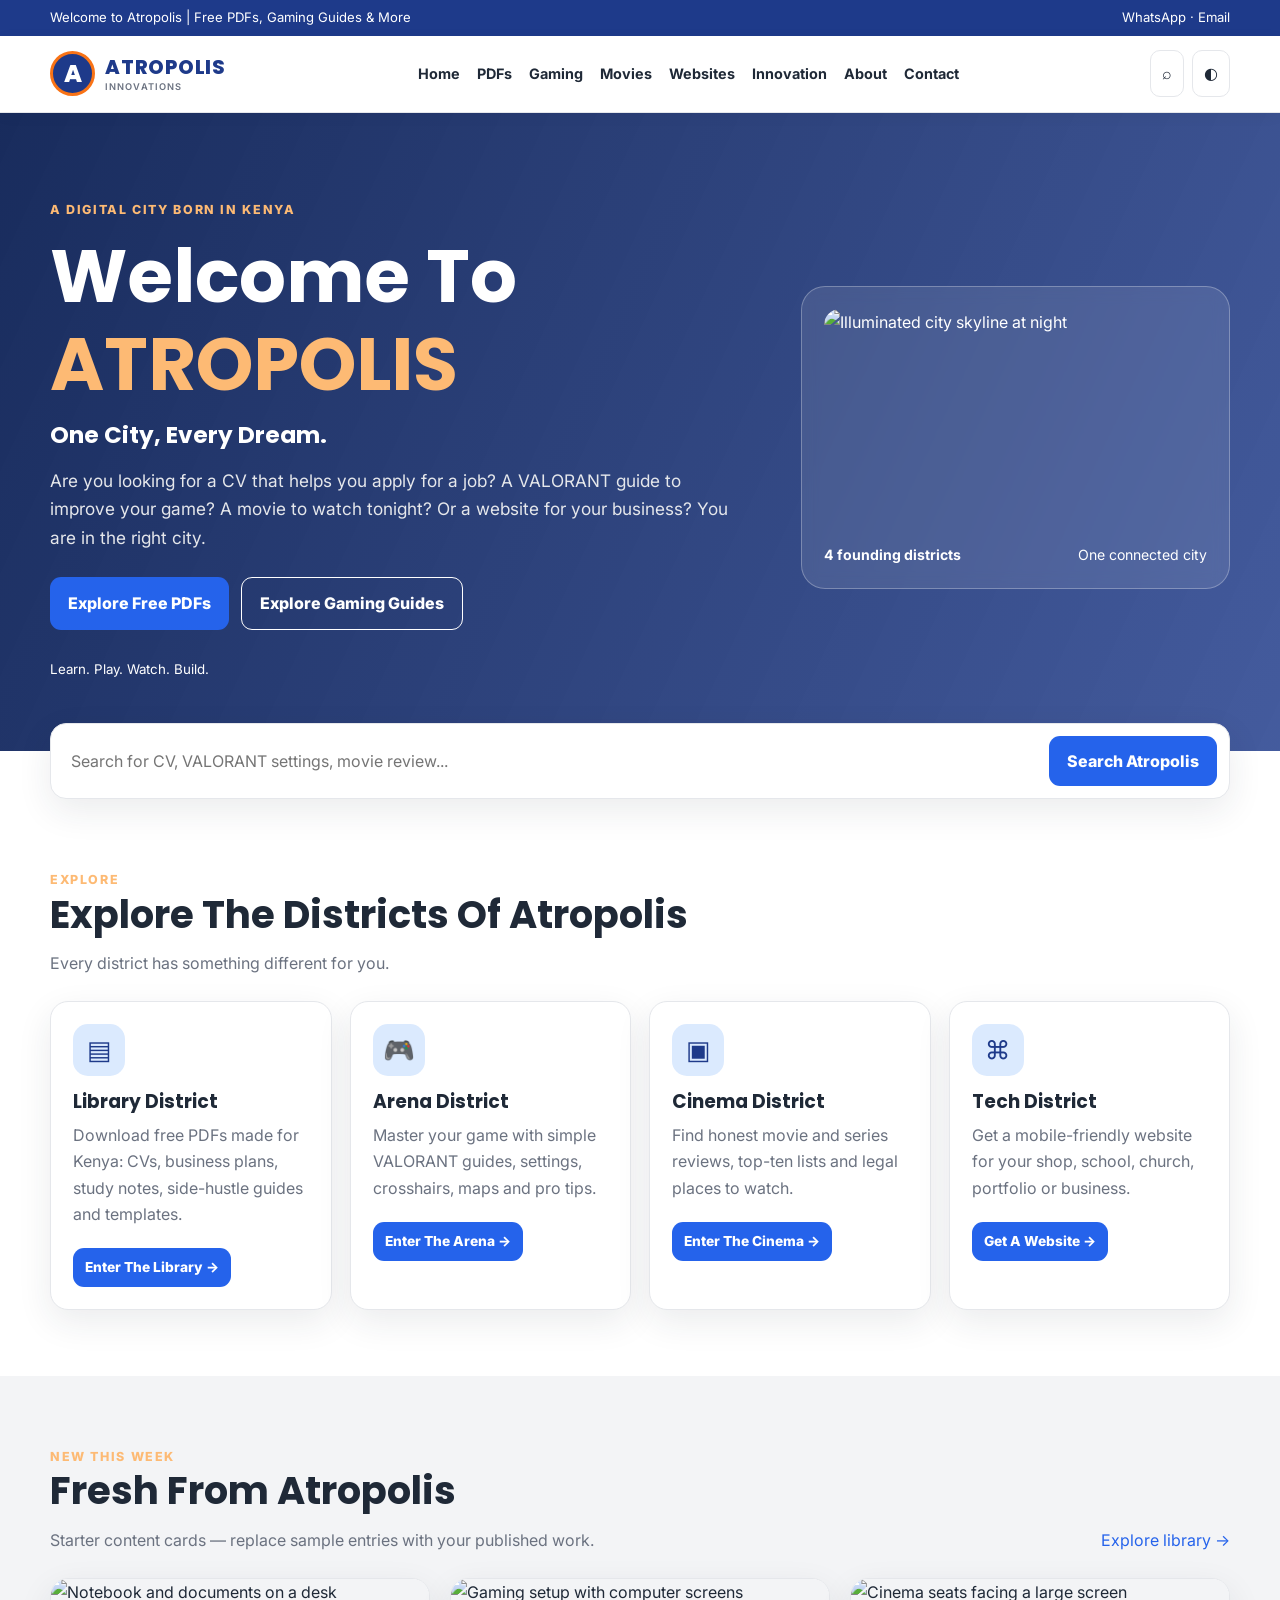
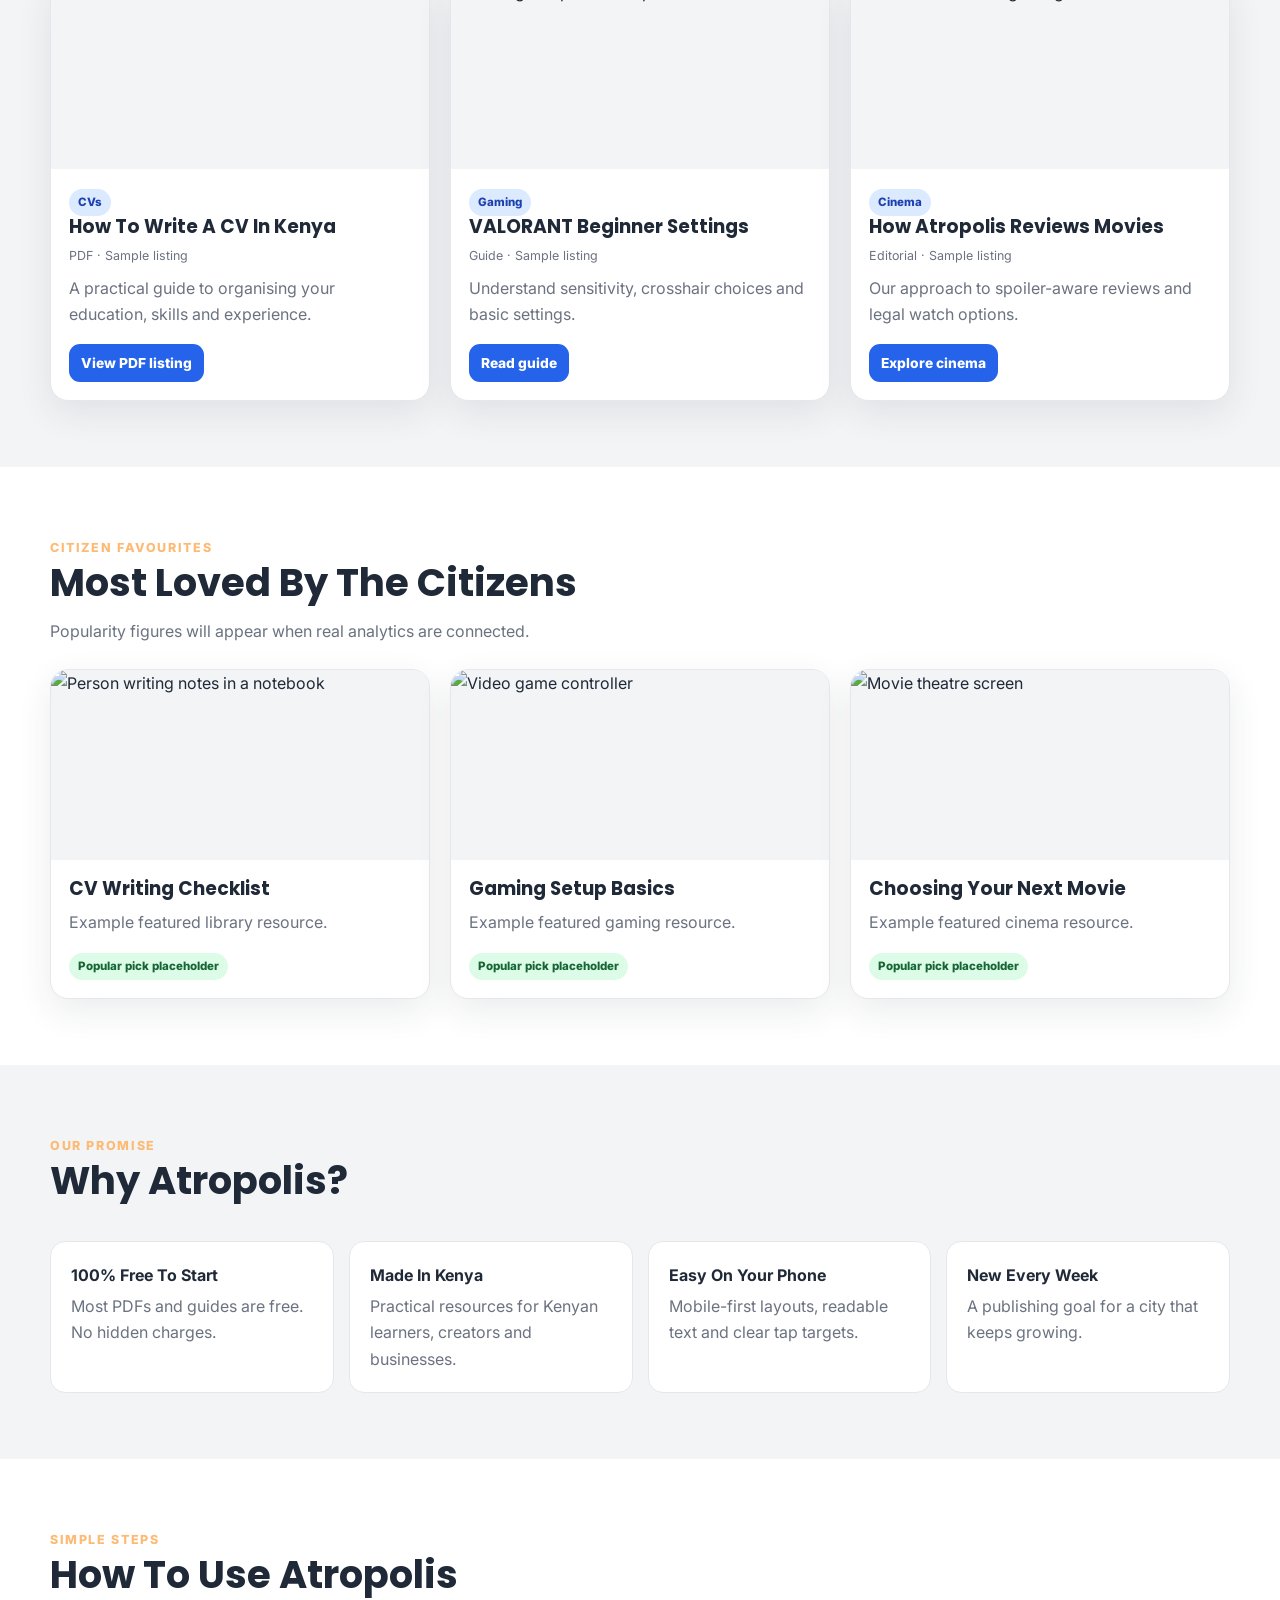
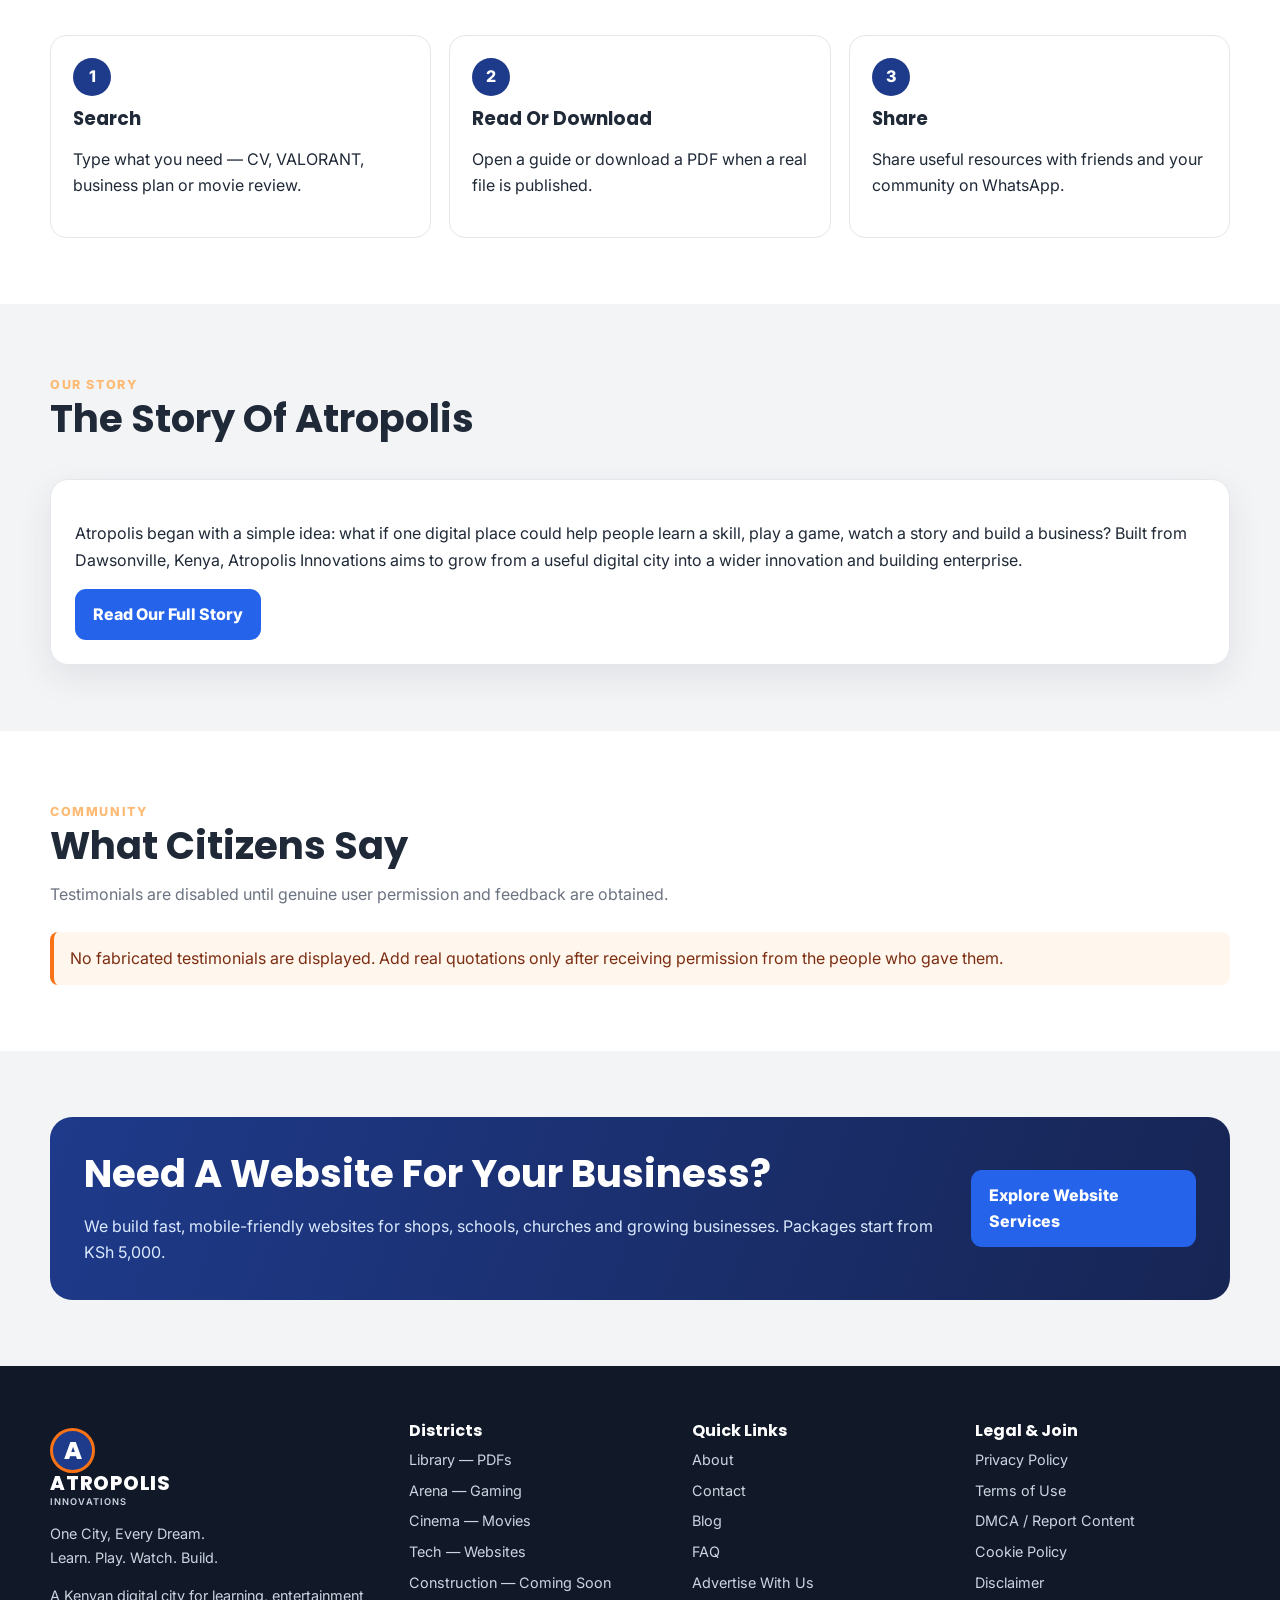
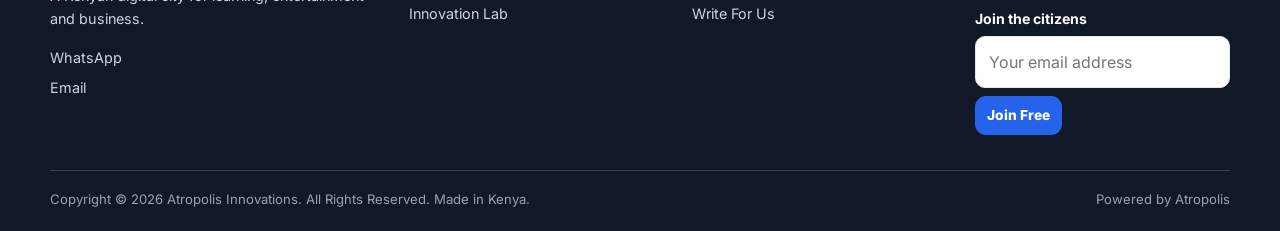
==== index.html @ f51a4ac0 "Add files via upload" ====
<!DOCTYPE html>
<html lang="en">
<head>
  <meta charset="UTF-8">
  <meta name="viewport" content="width=device-width, initial-scale=1.0">
  <meta name="description" content="Atropolis is a Kenyan digital city to learn, play, watch and build. Explore free PDFs, gaming guides, movie reviews and website services.">
  <meta name="keywords" content="Atropolis, Kenya, free PDFs, CV templates, gaming guides, VALORANT, movie reviews, website design">
  <meta name="author" content="Atropolis Innovations">
  <meta name="theme-color" content="#1E3A8A">
  <meta name="robots" content="index, follow">
  <title>ATROPOLIS — One City, Every Dream</title>
  <link rel="preconnect" href="https://fonts.googleapis.com">
  <link rel="preconnect" href="https://fonts.gstatic.com" crossorigin>
  <link href="https://fonts.googleapis.com/css2?family=Inter:wght@400;500;600;700&family=Poppins:wght@500;600;700;800&display=swap" rel="stylesheet">
  <style>
    :root {
      --blue:#1E3A8A; --button:#2563EB; --white:#FFFFFF; --light:#F3F4F6;
      --dark:#1F2937; --muted:#6B7280; --orange:#F97316; --green:#16A34A;
      --border:#E5E7EB; --surface:#FFFFFF; --shadow:0 12px 35px rgba(31,41,55,.09);
      --radius:18px; --max:1180px;
    }
    * { box-sizing:border-box; }
    html { scroll-behavior:smooth; scroll-padding-top:100px; }
    body { margin:0; background:var(--white); color:var(--dark); font-family:Inter,Arial,sans-serif; line-height:1.65; }
    body.dark { --white:#111827; --surface:#1F2937; --light:#111827; --dark:#F9FAFB; --muted:#CBD5E1; --border:#374151; --shadow:0 12px 35px rgba(0,0,0,.25); }
    img,video { max-width:100%; }
    img { display:block; }
    a { color:var(--button); text-decoration:none; }
    a:hover { text-decoration:underline; }
    button,input,select,textarea { font:inherit; }
    button,a,input,select,textarea { outline-offset:3px; }
    :focus-visible { outline:3px solid var(--orange); }
    .container { width:min(var(--max),calc(100% - 36px)); margin-inline:auto; }
    .skip-link { position:absolute; left:-9999px; top:8px; z-index:9999; background:#fff; padding:12px; }
    .skip-link:focus { left:8px; }
    .topbar { background:var(--blue); color:#fff; font-size:.82rem; padding:7px 0; }
    .topbar .container { display:flex; justify-content:space-between; gap:12px; flex-wrap:wrap; }
    .topbar a { color:#fff; }
    .site-header { position:sticky; top:0; z-index:1000; background:var(--surface); border-bottom:1px solid var(--border); box-shadow:0 3px 15px rgba(0,0,0,.04); }
    .nav-wrap { min-height:76px; display:flex; align-items:center; justify-content:space-between; gap:18px; }
    .brand { display:flex; align-items:center; gap:10px; color:var(--blue); text-decoration:none; min-width:max-content; }
    .brand-mark { width:45px; height:45px; border-radius:50%; background:var(--blue); color:#fff; display:grid; place-items:center; font:800 1.5rem Poppins,sans-serif; border:3px solid var(--orange); }
    .brand-name { font:800 1.22rem Poppins,sans-serif; letter-spacing:.04em; line-height:1.1; }
    .brand small { display:block; font:600 .58rem Inter,sans-serif; letter-spacing:.12em; color:var(--muted); }
    .main-nav { display:flex; align-items:center; gap:17px; }
    .main-nav a { color:var(--dark); font-size:.9rem; font-weight:700; }
    .nav-actions { display:flex; align-items:center; gap:8px; }
    .icon-btn,.menu-toggle { border:1px solid var(--border); background:var(--surface); color:var(--dark); border-radius:10px; padding:9px 11px; cursor:pointer; }
    .menu-toggle { display:none; }
    .btn { display:inline-flex; align-items:center; justify-content:center; gap:8px; border:0; border-radius:11px; background:var(--button); color:#fff; padding:12px 18px; font-weight:800; cursor:pointer; text-decoration:none; transition:transform .18s,filter .18s; }
    .btn:hover { filter:brightness(.94); transform:translateY(-1px); text-decoration:none; }
    .btn.secondary { background:var(--blue); }
    .btn.outline { background:transparent; color:var(--button); border:1px solid var(--button); }
    .btn.success { background:var(--green); }
    .btn.small { padding:8px 12px; font-size:.86rem; }
    .hero { color:#fff; background:linear-gradient(115deg,rgba(15,35,86,.96),rgba(30,58,138,.83)),url('https://images.unsplash.com/photo-1519501025264-65ba15a82390?auto=format&fit=crop&w=1800&q=85') center/cover; padding:82px 0 70px; }
    .hero-grid { display:grid; grid-template-columns:1.25fr .75fr; align-items:center; gap:35px; }
    .eyebrow { color:#FDBA74; font-weight:800; letter-spacing:.13em; text-transform:uppercase; font-size:.78rem; }
    h1,h2,h3,h4 { font-family:Poppins,Inter,sans-serif; line-height:1.2; }
    h1 { font-size:clamp(2.5rem,6vw,4.6rem); margin:12px 0; }
    h2 { font-size:clamp(1.7rem,3vw,2.4rem); margin:0 0 12px; }
    h3 { margin:0 0 8px; }
    .hero p { max-width:700px; font-size:1.08rem; color:#E5E7EB; }
    .hero-actions { display:flex; flex-wrap:wrap; gap:12px; margin:25px 0; }
    .hero .btn.outline { color:#fff; border-color:#fff; }
    .hero-panel { background:rgba(255,255,255,.1); border:1px solid rgba(255,255,255,.28); border-radius:24px; padding:22px; backdrop-filter:blur(8px); }
    .hero-panel img { width:100%; height:220px; object-fit:cover; border-radius:16px; }
    .hero-stat { display:flex; justify-content:space-between; gap:10px; color:#fff; padding-top:14px; font-size:.88rem; }
    .search-band { margin-top:-28px; position:relative; z-index:2; }
    .search-box { display:flex; gap:10px; background:var(--surface); border:1px solid var(--border); box-shadow:var(--shadow); border-radius:16px; padding:12px; }
    .search-box input { flex:1; min-width:0; border:0; outline:0; background:transparent; color:var(--dark); padding:8px; }
    section.page-section { padding:66px 0; }
    .section-head { display:flex; align-items:end; justify-content:space-between; gap:20px; margin-bottom:25px; }
    .section-head p { color:var(--muted); margin:5px 0 0; }
    .district-grid { display:grid; grid-template-columns:repeat(4,1fr); gap:18px; }
    .district-card,.card,.content-panel,.price-card { background:var(--surface); border:1px solid var(--border); border-radius:var(--radius); overflow:hidden; box-shadow:var(--shadow); }
    .district-card { padding:22px; }
    .district-icon { width:52px; height:52px; display:grid; place-items:center; border-radius:15px; background:#DBEAFE; color:var(--blue); font-size:1.6rem; margin-bottom:15px; }
    .district-card p,.card p { color:var(--muted); margin:7px 0 16px; }
    .district-card .btn { margin-top:5px; }
    .muted { color:var(--muted); }
    .section-grey { background:var(--light); }
    .card-grid { display:grid; grid-template-columns:repeat(3,1fr); gap:20px; }
    .card-image { width:100%; height:190px; object-fit:cover; background:var(--light); }
    .card-body { padding:18px; }
    .meta { display:flex; flex-wrap:wrap; gap:8px 13px; color:var(--muted); font-size:.78rem; margin:8px 0; }
    .tag { display:inline-block; background:#DBEAFE; color:#1E40AF; padding:4px 9px; border-radius:99px; font-size:.72rem; font-weight:800; }
    .tag.hot { background:#FFEDD5; color:#9A3412; }
    .tag.green { background:#DCFCE7; color:#166534; }
    .card-actions { display:flex; flex-wrap:wrap; gap:8px; margin-top:14px; }
    .feature-row { display:grid; grid-template-columns:repeat(4,1fr); gap:15px; }
    .feature { background:var(--surface); border:1px solid var(--border); padding:20px; border-radius:15px; }
    .feature strong { display:block; margin-bottom:5px; }
    .steps { display:grid; grid-template-columns:repeat(3,1fr); gap:18px; }
    .step { padding:22px; background:var(--surface); border:1px solid var(--border); border-radius:16px; }
    .step-number { display:grid; place-items:center; width:38px; height:38px; border-radius:50%; background:var(--blue); color:#fff; font-weight:800; margin-bottom:12px; }
    .quote-grid { display:grid; grid-template-columns:repeat(3,1fr); gap:16px; }
    blockquote { margin:0; background:var(--surface); border:1px solid var(--border); border-radius:16px; padding:20px; }
    .notice { border-left:4px solid var(--orange); background:#FFF7ED; color:#7C2D12; padding:13px 16px; border-radius:8px; }
    .cta { background:linear-gradient(110deg,var(--blue),#172554); color:#fff; padding:34px; border-radius:22px; display:flex; align-items:center; justify-content:space-between; gap:20px; }
    .cta p { color:#DBEAFE; margin-bottom:0; }
    .newsletter { display:flex; gap:10px; max-width:600px; }
    .newsletter input { flex:1; min-width:0; }
    input,select,textarea { width:100%; padding:12px 13px; border:1px solid var(--border); border-radius:10px; background:var(--surface); color:var(--dark); }
    label { display:block; font-weight:700; font-size:.88rem; margin:12px 0 6px; }
    textarea { min-height:120px; resize:vertical; }
    .form-grid { display:grid; grid-template-columns:repeat(2,1fr); gap:4px 14px; }
    .form-grid .full { grid-column:1/-1; }
    .district-banner { background:linear-gradient(110deg,#1E3A8A,#172554); color:#fff; padding:52px 0; }
    .district-banner p { color:#DBEAFE; max-width:760px; }
    .toolbar { display:flex; flex-wrap:wrap; gap:10px; margin:20px 0; }
    .toolbar input { max-width:340px; }
    .filter-btn { border:1px solid var(--border); border-radius:99px; background:var(--surface); color:var(--dark); padding:8px 14px; cursor:pointer; }
    .filter-btn.active { background:var(--blue); color:#fff; border-color:var(--blue); }
    .page-layout { display:grid; grid-template-columns:minmax(0,1fr) 280px; gap:25px; }
    aside { align-self:start; }
    .sidebar-box { border:1px solid var(--border); background:var(--surface); border-radius:15px; padding:18px; margin-bottom:16px; }
    .sidebar-box ul { padding-left:18px; margin-bottom:0; }
    .content-panel { padding:24px; }
    .content-panel + .content-panel { margin-top:18px; }
    .content-panel h2 { font-size:1.5rem; }
    .data-table { width:100%; border-collapse:collapse; margin:15px 0; }
    .data-table th,.data-table td { padding:11px; text-align:left; border:1px solid var(--border); }
    .data-table th { background:var(--light); }
    .price-grid { display:grid; grid-template-columns:repeat(3,1fr); gap:18px; }
    .price-card { padding:23px; }
    .price { font:800 1.8rem Poppins,sans-serif; color:var(--blue); }
    .price-card ul { padding-left:20px; min-height:125px; }
    .coming { border:2px dashed var(--border); border-radius:18px; padding:30px; text-align:center; }
    .video-frame { width:100%; aspect-ratio:16/9; border:0; border-radius:15px; background:#111827; }
    .gallery { display:grid; grid-template-columns:repeat(3,1fr); gap:12px; }
    .gallery img { width:100%; height:180px; object-fit:cover; border-radius:12px; }
    .site-footer { background:#111827; color:#E5E7EB; padding:55px 0 20px; }
    .footer-grid { display:grid; grid-template-columns:1.3fr 1fr 1fr 1fr; gap:28px; }
    .site-footer h3 { color:#fff; font-size:1rem; }
    .site-footer a { display:block; color:#CBD5E1; margin:7px 0; font-size:.9rem; }
    .site-footer p { color:#CBD5E1; font-size:.9rem; }
    .footer-bottom { border-top:1px solid #374151; margin-top:35px; padding-top:18px; display:flex; justify-content:space-between; flex-wrap:wrap; gap:12px; font-size:.82rem; color:#9CA3AF; }
    .hidden { display:none !important; }
    .toast { position:fixed; right:18px; bottom:18px; z-index:3000; background:#166534; color:#fff; padding:13px 18px; border-radius:12px; box-shadow:var(--shadow); opacity:0; transform:translateY(12px); pointer-events:none; transition:.25s; }
    .toast.show { opacity:1; transform:translateY(0); }
    dialog { border:0; border-radius:18px; max-width:560px; width:calc(100% - 30px); padding:25px; background:var(--surface); color:var(--dark); box-shadow:var(--shadow); }
    dialog::backdrop { background:rgba(15,23,42,.7); }
    .dialog-head { display:flex; justify-content:space-between; align-items:center; gap:12px; }
    .close-btn { border:0; background:var(--light); color:var(--dark); border-radius:9px; padding:8px 12px; cursor:pointer; }
    .page { display:none; }
    .page.active { display:block; }
    .empty-state { text-align:center; color:var(--muted); padding:35px; border:1px dashed var(--border); border-radius:15px; }
    .small-note { font-size:.8rem; color:var(--muted); }
    @media(max-width:980px) {
      .main-nav { display:none; position:absolute; top:76px; left:0; right:0; background:var(--surface); border-bottom:1px solid var(--border); padding:18px; flex-direction:column; align-items:flex-start; }
      .main-nav.open { display:flex; }
      .menu-toggle { display:inline-block; }
      .district-grid { grid-template-columns:repeat(2,1fr); }
      .hero-grid { grid-template-columns:1fr; }
      .hero-panel { max-width:560px; }
      .footer-grid { grid-template-columns:repeat(2,1fr); }
    }
    @media(max-width:680px) {
      .container { width:min(100% - 26px,var(--max)); }
      .hero { padding:58px 0 55px; }
      .hero-panel img { height:170px; }
      section.page-section { padding:48px 0; }
      .district-grid,.card-grid,.feature-row,.steps,.quote-grid,.price-grid,.gallery { grid-template-columns:1fr; }
      .page-layout { grid-template-columns:1fr; }
      .section-head { display:block; }
      .cta { display:block; padding:25px; }
      .cta .btn { margin-top:18px; }
      .footer-grid { grid-template-columns:1fr 1fr; gap:20px; }
      .search-box,.newsletter { flex-direction:column; }
      .form-grid { grid-template-columns:1fr; }
      .form-grid .full { grid-column:auto; }
      .nav-actions .icon-btn { padding:8px; }
    }
    @media(prefers-reduced-motion:reduce) { *,*::before,*::after { scroll-behavior:auto !important; transition:none !important; } }
  </style>
</head>
<body>
<a class="skip-link" href="#main-content">Skip to main content</a>

<div class="topbar">
  <div class="container">
    <span>Welcome to Atropolis | Free PDFs, Gaming Guides & More</span>
    <span><a href="https://wa.me/254795158813" aria-label="WhatsApp Atropolis">WhatsApp</a> · <a href="mailto:emmanuelhalley68@gmail.com">Email</a></span>
  </div>
</div>

<header class="site-header">
  <div class="container nav-wrap">
    <a class="brand" href="#home" aria-label="Atropolis homepage">
      <span class="brand-mark" aria-hidden="true">A</span>
      <span><span class="brand-name">ATROPOLIS</span><small>INNOVATIONS</small></span>
    </a>
    <nav class="main-nav" id="primary-navigation" aria-label="Main navigation">
      <a href="#home">Home</a><a href="#pdfs">PDFs</a><a href="#gaming">Gaming</a>
      <a href="#movies">Movies</a><a href="#websites">Websites</a><a href="#innovation">Innovation</a>
      <a href="#about">About</a><a href="#contact">Contact</a>
    </nav>
    <div class="nav-actions">
      <button class="icon-btn" type="button" id="search-focus" aria-label="Focus search">⌕</button>
      <button class="icon-btn" type="button" id="theme-toggle" aria-label="Toggle dark mode">◐</button>
      <button class="menu-toggle" type="button" id="menu-toggle" aria-expanded="false" aria-controls="primary-navigation">☰ Menu</button>
    </div>
  </div>
</header>

<main id="main-content">
  <!-- HOMEPAGE -->
  <div class="page active" id="home">
    <section class="hero">
      <div class="container hero-grid">
        <div>
          <span class="eyebrow">A digital city born in Kenya</span>
          <h1>Welcome To <span style="color:#FDBA74">ATROPOLIS</span></h1>
          <h2 style="color:#fff;font-size:1.45rem">One City, Every Dream.</h2>
          <p>Are you looking for a CV that helps you apply for a job? A VALORANT guide to improve your game? A movie to watch tonight? Or a website for your business? You are in the right city.</p>
          <div class="hero-actions">
            <a class="btn" href="#pdfs">Explore Free PDFs</a>
            <a class="btn outline" href="#gaming">Explore Gaming Guides</a>
          </div>
          <small>Learn. Play. Watch. Build.</small>
        </div>
        <div class="hero-panel">
          <img src="https://images.unsplash.com/photo-1519501025264-65ba15a82390?auto=format&fit=crop&w=900&q=80" alt="Illuminated city skyline at night">
          <div class="hero-stat"><strong>4 founding districts</strong><span>One connected city</span></div>
        </div>
      </div>
    </section>

    <div class="container search-band">
      <form class="search-box" id="global-search" role="search">
        <label class="hidden" for="site-search">Search Atropolis</label>
        <input id="site-search" type="search" placeholder="Search for CV, VALORANT settings, movie review..." autocomplete="off">
        <button class="btn" type="submit">Search Atropolis</button>
      </form>
    </div>

    <section class="page-section">
      <div class="container">
        <div class="section-head"><div><span class="eyebrow">Explore</span><h2>Explore The Districts Of Atropolis</h2><p>Every district has something different for you.</p></div></div>
        <div class="district-grid">
          <article class="district-card"><div class="district-icon" aria-hidden="true">▤</div><h3>Library District</h3><p>Download free PDFs made for Kenya: CVs, business plans, study notes, side-hustle guides and templates.</p><a class="btn small" href="#pdfs">Enter The Library →</a></article>
          <article class="district-card"><div class="district-icon" aria-hidden="true">🎮</div><h3>Arena District</h3><p>Master your game with simple VALORANT guides, settings, crosshairs, maps and pro tips.</p><a class="btn small" href="#gaming">Enter The Arena →</a></article>
          <article class="district-card"><div class="district-icon" aria-hidden="true">▣</div><h3>Cinema District</h3><p>Find honest movie and series reviews, top-ten lists and legal places to watch.</p><a class="btn small" href="#movies">Enter The Cinema →</a></article>
          <article class="district-card"><div class="district-icon" aria-hidden="true">⌘</div><h3>Tech District</h3><p>Get a mobile-friendly website for your shop, school, church, portfolio or business.</p><a class="btn small" href="#websites">Get A Website →</a></article>
        </div>
      </div>
    </section>

    <section class="page-section section-grey">
      <div class="container">
        <div class="section-head"><div><span class="eyebrow">New this week</span><h2>Fresh From Atropolis</h2><p>Starter content cards — replace sample entries with your published work.</p></div><a href="#pdfs">Explore library →</a></div>
        <div class="card-grid">
          <article class="card searchable" data-search="kenya cv template jobs pdf"><img class="card-image" src="https://images.unsplash.com/photo-1586281380349-632531db7ed4?auto=format&fit=crop&w=700&q=80" alt="Notebook and documents on a desk"><div class="card-body"><span class="tag">CVs</span><h3>How To Write A CV In Kenya</h3><div class="meta">PDF · Sample listing</div><p>A practical guide to organising your education, skills and experience.</p><a class="btn small" href="#pdfs">View PDF listing</a></div></article>
          <article class="card searchable" data-search="valorant crosshair settings gaming guide"><img class="card-image" src="https://images.unsplash.com/photo-1542751371-adc38448a05e?auto=format&fit=crop&w=700&q=80" alt="Gaming setup with computer screens"><div class="card-body"><span class="tag">Gaming</span><h3>VALORANT Beginner Settings</h3><div class="meta">Guide · Sample listing</div><p>Understand sensitivity, crosshair choices and basic settings.</p><a class="btn small" href="#gaming">Read guide</a></div></article>
          <article class="card searchable" data-search="movie review cinema series"><img class="card-image" src="https://images.unsplash.com/photo-1489599849927-2ee91cede3ba?auto=format&fit=crop&w=700&q=80" alt="Cinema seats facing a large screen"><div class="card-body"><span class="tag">Cinema</span><h3>How Atropolis Reviews Movies</h3><div class="meta">Editorial · Sample listing</div><p>Our approach to spoiler-aware reviews and legal watch options.</p><a class="btn small" href="#movies">Explore cinema</a></div></article>
        </div>
      </div>
    </section>

    <section class="page-section">
      <div class="container">
        <div class="section-head"><div><span class="eyebrow">Citizen favourites</span><h2>Most Loved By The Citizens</h2><p>Popularity figures will appear when real analytics are connected.</p></div></div>
        <div class="card-grid">
          <article class="card"><img class="card-image" src="https://images.unsplash.com/photo-1455390582262-044c09cc7699?auto=format&fit=crop&w=700&q=80" alt="Person writing notes in a notebook"><div class="card-body"><h3>CV Writing Checklist</h3><p>Example featured library resource.</p><span class="tag green">Popular pick placeholder</span></div></article>
          <article class="card"><img class="card-image" src="https://images.unsplash.com/photo-1511512578047-dfb367046420?auto=format&fit=crop&w=700&q=80" alt="Video game controller"><div class="card-body"><h3>Gaming Setup Basics</h3><p>Example featured gaming resource.</p><span class="tag green">Popular pick placeholder</span></div></article>
          <article class="card"><img class="card-image" src="https://images.unsplash.com/photo-1517604931442-7e0c8ed2963c?auto=format&fit=crop&w=700&q=80" alt="Movie theatre screen"><div class="card-body"><h3>Choosing Your Next Movie</h3><p>Example featured cinema resource.</p><span class="tag green">Popular pick placeholder</span></div></article>
        </div>
      </div>
    </section>

    <section class="page-section section-grey">
      <div class="container">
        <div class="section-head"><div><span class="eyebrow">Our promise</span><h2>Why Atropolis?</h2></div></div>
        <div class="feature-row">
          <div class="feature"><strong>100% Free To Start</strong><span class="muted">Most PDFs and guides are free. No hidden charges.</span></div>
          <div class="feature"><strong>Made In Kenya</strong><span class="muted">Practical resources for Kenyan learners, creators and businesses.</span></div>
          <div class="feature"><strong>Easy On Your Phone</strong><span class="muted">Mobile-first layouts, readable text and clear tap targets.</span></div>
          <div class="feature"><strong>New Every Week</strong><span class="muted">A publishing goal for a city that keeps growing.</span></div>
        </div>
      </div>
    </section>

    <section class="page-section">
      <div class="container">
        <div class="section-head"><div><span class="eyebrow">Simple steps</span><h2>How To Use Atropolis</h2></div></div>
        <div class="steps">
          <article class="step"><div class="step-number">1</div><h3>Search</h3><p>Type what you need — CV, VALORANT, business plan or movie review.</p></article>
          <article class="step"><div class="step-number">2</div><h3>Read Or Download</h3><p>Open a guide or download a PDF when a real file is published.</p></article>
          <article class="step"><div class="step-number">3</div><h3>Share</h3><p>Share useful resources with friends and your community on WhatsApp.</p></article>
        </div>
      </div>
    </section>

    <section class="page-section section-grey">
      <div class="container">
        <div class="section-head"><div><span class="eyebrow">Our story</span><h2>The Story Of Atropolis</h2></div></div>
        <div class="content-panel"><p>Atropolis began with a simple idea: what if one digital place could help people learn a skill, play a game, watch a story and build a business? Built from Dawsonville, Kenya, Atropolis Innovations aims to grow from a useful digital city into a wider innovation and building enterprise.</p><a class="btn" href="#about">Read Our Full Story</a></div>
      </div>
    </section>

    <section class="page-section">
      <div class="container">
        <div class="section-head"><div><span class="eyebrow">Community</span><h2>What Citizens Say</h2><p>Testimonials are disabled until genuine user permission and feedback are obtained.</p></div></div>
        <div class="notice">No fabricated testimonials are displayed. Add real quotations only after receiving permission from the people who gave them.</div>
      </div>
    </section>

    <section class="page-section section-grey">
      <div class="container">
        <div class="cta"><div><h2>Need A Website For Your Business?</h2><p>We build fast, mobile-friendly websites for shops, schools, churches and growing businesses. Packages start from KSh 5,000.</p></div><a class="btn" href="#websites">Explore Website Services</a></div>
      </div>
    </section>
  </div>

  <!-- PDF DISTRICT -->
  <div class="page" id="pdfs">
    <section class="district-banner"><div class="container"><span class="eyebrow">Library District</span><h1>Free PDFs & Guides</h1><p>Original resources made for Kenya. Browse CVs, business resources, study notes, side-hustle guides and templates.</p></div></section>
    <section class="page-section"><div class="container">
      <div class="toolbar" aria-label="PDF filters">
        <input id="pdf-search" type="search" placeholder="Search inside PDFs..." aria-label="Search PDFs">
        <button class="filter-btn active" data-filter="all" data-group="pdf">All</button><button class="filter-btn" data-filter="CVs" data-group="pdf">CVs</button><button class="filter-btn" data-filter="Business" data-group="pdf">Business</button><button class="filter-btn" data-filter="Study" data-group="pdf">Study</button><button class="filter-btn" data-filter="Side Hustles" data-group="pdf">Side Hustles</button><button class="filter-btn" data-filter="Templates" data-group="pdf">Templates</button>
        <select id="pdf-sort" aria-label="Sort PDFs"><option value="newest">Newest</option><option value="az">A–Z</option></select>
      </div>
      <div class="notice">Demo catalogue: these are sample listings, not downloadable files. Replace each placeholder with an original PDF you own or are licensed to distribute.</div>
      <div class="card-grid" id="pdf-grid">
        <article class="card pdf-card searchable" data-category="CVs" data-title="How To Write A CV In Kenya" data-search="cv kenya jobs employment"><img class="card-image" src="https://images.unsplash.com/photo-1586281380349-632531db7ed4?auto=format&fit=crop&w=700&q=80" alt="CV documents on a desk"><div class="card-body"><span class="tag">CVs</span><h3>How To Write A CV In Kenya</h3><p>Structure your CV, describe your skills and prepare for applications.</p><div class="meta">File: PDF · Size: Add file size · Pages: Add page count</div><button class="btn small download-placeholder">Download Free PDF</button> <button class="btn small outline share-btn">Share</button><button class="btn small outline save-btn" aria-pressed="false">☆ Save</button></div></article>
        <article class="card pdf-card searchable" data-category="Business" data-title="Small Business Plan Template" data-search="business plan kenya biashara"><img class="card-image" src="https://images.unsplash.com/photo-1454165804606-c3d57bc86b40?auto=format&fit=crop&w=700&q=80" alt="Business planning meeting"><div class="card-body"><span class="tag">Business</span><h3>Small Business Plan Template</h3><p>Plan your customers, costs, operations and next steps.</p><div class="meta">File: PDF · Size: Add file size · Pages: Add page count</div><button class="btn small download-placeholder">Download Free PDF</button> <button class="btn small outline share-btn">Share</button><button class="btn small outline save-btn" aria-pressed="false">☆ Save</button></div></article>
        <article class="card pdf-card searchable" data-category="Study" data-title="Study Planning Workbook" data-search="study notes revision timetable"><img class="card-image" src="https://images.unsplash.com/photo-1434030216411-0b793f4b4173?auto=format&fit=crop&w=700&q=80" alt="Study notes and stationery"><div class="card-body"><span class="tag">Study</span><h3>Study Planning Workbook</h3><p>Build a revision timetable and track your learning goals.</p><div class="meta">File: PDF · Size: Add file size · Pages: Add page count</div><button class="btn small download-placeholder">Download Free PDF</button> <button class="btn small outline share-btn">Share</button><button class="btn small outline save-btn" aria-pressed="false">☆ Save</button></div></article>
        <article class="card pdf-card searchable" data-category="Side Hustles" data-title="Phone-Based Side Hustle Planner" data-search="side hustle online income phone"><img class="card-image" src="https://images.unsplash.com/photo-1516321318423-f06f85e504b3?auto=format&fit=crop&w=700&q=80" alt="Person working on a smartphone"><div class="card-body"><span class="tag">Side Hustles</span><h3>Phone-Based Side Hustle Planner</h3><p>Compare ideas, set a simple target and track your progress.</p><div class="meta">File: PDF · Size: Add file size · Pages: Add page count</div><button class="btn small download-placeholder">Download Free PDF</button> <button class="btn small outline share-btn">Share</button><button class="btn small outline save-btn" aria-pressed="false">☆ Save</button></div></article>
        <article class="card pdf-card searchable" data-category="Templates" data-title="Invoice Template For Small Businesses" data-search="invoice template biashara business"><img class="card-image" src="https://images.unsplash.com/photo-1554224155-6726b3ff858f?auto=format&fit=crop&w=700&q=80" alt="Calculator and financial paperwork"><div class="card-body"><span class="tag">Templates</span><h3>Invoice Template For Small Businesses</h3><p>A clear invoice layout for recording sales and payments.</p><div class="meta">File: PDF · Size: Add file size · Pages: Add page count</div><button class="btn small download-placeholder">Download Free PDF</button> <button class="btn small outline share-btn">Share</button><button class="btn small outline save-btn" aria-pressed="false">☆ Save</button></div></article>
        <article class="card pdf-card searchable" data-category="Business" data-title="Business Marketing Starter Guide" data-search="marketing customers business"><img class="card-image" src="https://images.unsplash.com/photo-1553877522-43269d4ea984?auto=format&fit=crop&w=700&q=80" alt="Team planning a marketing strategy"><div class="card-body"><span class="tag">Business</span><h3>Business Marketing Starter Guide</h3><p>Practical ways to introduce your product to local customers.</p><div class="meta">File: PDF · Size: Add file size · Pages: Add page count</div><button class="btn small download-placeholder">Download Free PDF</button> <button class="btn small outline share-btn">Share</button><button class="btn small outline save-btn" aria-pressed="false">☆ Save</button></div></article>
      </div>
      <p class="small-note">Pagination and download counts should be connected to a database when the site is deployed.</p>
    </div></section>
  </div>

  <!-- GAMING DISTRICT -->
  <div class="page" id="gaming">
    <section class="district-banner"><div class="container"><span class="eyebrow">Arena District</span><h1>Gaming Guides</h1><p>Master your game with clear, original guides. Learn settings, crosshairs, maps, characters, beginner basics and strategy.</p></div></section>
    <section class="page-section"><div class="container">
      <div class="toolbar"><input id="game-search" type="search" placeholder="Search gaming guides..." aria-label="Search gaming guides"><button class="filter-btn active" data-filter="all" data-group="game">All Games</button><button class="filter-btn" data-filter="VALORANT" data-group="game">VALORANT</button><button class="filter-btn" data-filter="Free Fire" data-group="game">Free Fire</button><button class="filter-btn" data-filter="PUBG" data-group="game">PUBG</button><button class="filter-btn" data-filter="eFootball" data-group="game">FIFA / eFootball</button><button class="filter-btn" data-filter="GTA" data-group="game">GTA</button></div>
      <article class="card" style="margin-bottom:22px"><div class="card-body"><span class="tag hot">Featured guide placeholder</span><h2>VALORANT: A Beginner's Guide To Settings</h2><p>Learn what sensitivity, DPI, crosshair and video settings mean before choosing settings that suit your own play style.</p><a class="btn" href="#guide">Open Featured Guide</a></div></article>
      <div class="card-grid" id="game-grid">
        <article class="card game-card searchable" data-game="VALORANT" data-search="valorant settings crosshair beginner"><img class="card-image" src="https://images.unsplash.com/photo-1542751371-adc38448a05e?auto=format&fit=crop&w=700&q=80" alt="Gaming computer setup"><div class="card-body"><span class="tag">VALORANT</span><h3>Best Settings: What Each Option Does</h3><div class="meta">Beginner · 6 min read</div><p>A plain-English guide to the settings menu.</p><a class="btn small" href="#guide">Read Guide</a></div></article>
        <article class="card game-card searchable" data-game="Free Fire" data-search="free fire beginners controls"><img class="card-image" src="https://images.unsplash.com/photo-1511512578047-dfb367046420?auto=format&fit=crop&w=700&q=80" alt="Game controller and console"><div class="card-body"><span class="tag">Free Fire</span><h3>Free Fire Beginner Controls</h3><div class="meta">Beginner · 5 min read</div><p>Understand the basic controls and practice routine.</p><a class="btn small" href="#guide">Read Guide</a></div></article>
        <article class="card game-card searchable" data-game="PUBG" data-search="pubg map survival strategy"><img class="card-image" src="https://images.unsplash.com/photo-1493711662062-fa541adb3fc8?auto=format&fit=crop&w=700&q=80" alt="Gaming controller in a dark room"><div class="card-body"><span class="tag">PUBG</span><h3>Battle Royale Map Awareness</h3><div class="meta">Intermediate · 8 min read</div><p>Learn to read the safe zone and plan rotations.</p><a class="btn small" href="#guide">Read Guide</a></div></article>
      </div>
    </div></section>
  </div>

  <div class="page" id="guide">
    <section class="district-banner"><div class="container"><span class="eyebrow">Arena · VALORANT</span><h1>Understanding VALORANT Settings</h1><p>Guide template — verify all game-specific values and update date before publishing.</p></div></section>
    <section class="page-section"><div class="container page-layout"><article>
      <div class="content-panel"><div class="meta">Atropolis Editorial · Beginner · 6 minute read · Updated when verified</div><img src="https://images.unsplash.com/photo-1542751371-adc38448a05e?auto=format&fit=crop&w=1100&q=80" alt="Gaming monitor and keyboard" style="width:100%;border-radius:14px;margin:15px 0"><h2>Introduction</h2><p>Settings affect how a game looks, sounds and responds to your input. There is no single sensitivity that is best for every player. Use a consistent starting point, practise, and make small changes rather than copying settings without understanding them.</p><h2 id="guide-sensitivity">Sensitivity and DPI</h2><p>DPI describes mouse sensor sensitivity at the device level. In-game sensitivity changes how far your view moves in response to mouse movement. Effective sensitivity depends on both values. Test changes gradually and keep notes.</p><h2 id="guide-crosshair">Crosshair</h2><p>A crosshair should remain easy to see against different backgrounds. Choose a colour and size that you can track comfortably. Avoid claiming that one code is universally best.</p><h2>Example settings checklist</h2><table class="data-table"><thead><tr><th>Setting</th><th>What to consider</th></tr></thead><tbody><tr><td>Mouse DPI</td><td>Use a consistent mouse setting</td></tr><tr><td>In-game sensitivity</td><td>Choose a controllable range and practise</td></tr><tr><td>Crosshair</td><td>Prioritise visibility and clarity</td></tr><tr><td>Graphics</td><td>Balance visibility and stable performance</td></tr></tbody></table><h2>Video resource</h2><p>Embed only a relevant creator's video with permission or an official video. Replace the sample ID below.</p><iframe class="video-frame" src="https://www.youtube-nocookie.com/embed/ysz5S6PUM-U" title="Embedded video demonstration" loading="lazy" allow="accelerometer; autoplay; clipboard-write; encrypted-media; gyroscope; picture-in-picture; web-share" referrerpolicy="strict-origin-when-cross-origin" allowfullscreen></iframe><h2>FAQ</h2><details><summary>Should I copy a professional player's settings?</summary><p>Use them as a reference, not a rule. Your equipment and comfort matter.</p></details><details><summary>How often should I change sensitivity?</summary><p>Avoid changing it constantly. Practise with one setting before deciding whether it needs adjustment.</p></details><details><summary>Can I use these settings on every device?</summary><p>Mouse, screen and performance differences can change the experience.</p></details></div>
    </article><aside><div class="sidebar-box"><h3>On this page</h3><ul><li><a href="#guide-sensitivity">Sensitivity and DPI</a></li><li><a href="#guide-crosshair">Crosshair</a></li><li><a href="#guide-sensitivity">Settings checklist</a></li></ul></div><div class="sidebar-box"><h3>Content standard</h3><p class="small-note">Check patch version, date and source before publishing numerical settings.</p></div></aside></div></section>
  </div>

  <!-- CINEMA DISTRICT -->
  <div class="page" id="movies">
    <section class="district-banner"><div class="container"><span class="eyebrow">Cinema District</span><h1>Movies & Series</h1><p>Discover reviews, top-ten lists, trailers and legal viewing options. Atropolis does not host or link to pirated movies.</p></div></section>
    <section class="page-section"><div class="container">
      <div class="toolbar"><input id="movie-search" type="search" placeholder="Search movies and series..." aria-label="Search movies"><button class="filter-btn active" data-filter="all" data-group="movie">All</button><button class="filter-btn" data-filter="Movies" data-group="movie">Movies</button><button class="filter-btn" data-filter="Series" data-group="movie">Series</button><button class="filter-btn" data-filter="Kenyan" data-group="movie">Kenyan</button><button class="filter-btn" data-filter="Hollywood" data-group="movie">Hollywood</button></div>
      <div class="notice">Availability changes by country and date. Confirm the current catalogue on the streaming provider before publishing a watch link.</div>
      <div class="card-grid" id="movie-grid">
        <article class="card movie-card searchable" data-kind="Movies" data-search="movie review action"><img class="card-image" src="https://images.unsplash.com/photo-1489599849927-2ee91cede3ba?auto=format&fit=crop&w=700&q=80" alt="Cinema auditorium"><div class="card-body"><span class="tag">Movie review format</span><h3>How To Choose An Action Movie</h3><div class="meta">Editorial guide · Genre: Action</div><p>A sample review entry layout. Add verified film details and your own review.</p><button class="btn small review-open" data-title="How To Choose An Action Movie">Open Review</button></div></article>
        <article class="card movie-card searchable" data-kind="Series" data-search="series review television"><img class="card-image" src="https://images.unsplash.com/photo-1522869635100-9f4c5e86aa37?auto=format&fit=crop&w=700&q=80" alt="Television in a living room"><div class="card-body"><span class="tag">Series review format</span><h3>Series Review Template</h3><div class="meta">Editorial guide · Series</div><p>Summarise the premise without spoilers and discuss strengths and weaknesses.</p><button class="btn small review-open" data-title="Series Review Template">Open Review</button></div></article>
        <article class="card movie-card searchable" data-kind="Movies" data-search="Kenyan film cinema"><img class="card-image" src="https://images.unsplash.com/photo-1517604931442-7e0c8ed2963c?auto=format&fit=crop&w=700&q=80" alt="Film screen in a cinema"><div class="card-body"><span class="tag">Kenyan cinema</span><h3>Spotlight On Kenyan Film</h3><div class="meta">Editorial collection · Kenya</div><p>Make room for local filmmakers and verified release information.</p><button class="btn small review-open" data-title="Spotlight On Kenyan Film">Open Review</button></div></article>
      </div>
      <h2 style="margin-top:45px">Top 10 Lists</h2><p class="muted">Create ranked lists only after checking titles, release details and legal availability in Kenya.</p>
      <ol><li>Top action films available legally in Kenya</li><li>Kenyan series worth discovering</li><li>Science-fiction films for a weekend watch</li></ol>
    </div></section>
  </div>

  <!-- WEBSITE SERVICES -->
  <div class="page" id="websites">
    <section class="district-banner"><div class="container"><span class="eyebrow">Tech District</span><h1>We Build Websites</h1><p>Get a website for your business. Mobile-friendly designs for shops, schools, churches, portfolios and growing enterprises.</p><a class="btn" href="#quote-form">Request A Quote</a></div></section>
    <section class="page-section"><div class="container">
      <div class="section-head"><div><h2>Website Services</h2><p>Choose the service that fits your project.</p></div></div>
      <div class="feature-row">
        <div class="feature"><strong>Business Website</strong><span class="muted">Introduce your business and services.</span></div><div class="feature"><strong>Shop / E-commerce</strong><span class="muted">Product catalogue and checkout integration.</span></div><div class="feature"><strong>School Website</strong><span class="muted">School information, notices and contacts.</span></div><div class="feature"><strong>Church Website</strong><span class="muted">Services, events and ministry information.</span></div><div class="feature"><strong>Portfolio</strong><span class="muted">Showcase your work and skills.</span></div><div class="feature"><strong>Landing Page</strong><span class="muted">A focused page for a campaign or service.</span></div><div class="feature"><strong>Logo Design</strong><span class="muted">A visual identity for your brand.</span></div><div class="feature"><strong>WhatsApp Business Setup</strong><span class="muted">Help customers contact your business.</span></div>
      </div>
    </div></section>
    <section class="page-section section-grey"><div class="container"><div class="section-head"><div><h2>Website Packages</h2><p>Indicative starting prices; final quotation depends on scope, hosting and integrations.</p></div></div>
      <div class="price-grid">
        <article class="price-card"><span class="tag">Basic</span><h3>Starter Website</h3><div class="price">KSh 5,000–10,000</div><ul><li>Up to 3 pages</li><li>WhatsApp contact button</li><li>Mobile-friendly layout</li><li>Basic on-page SEO</li></ul><a class="btn" href="#quote-form">Request Basic Quote</a></article>
        <article class="price-card"><span class="tag hot">Standard</span><h3>Business Website</h3><div class="price">KSh 15,000–25,000</div><ul><li>Up to 6 pages</li><li>Blog / news section</li><li>Google Maps embed</li><li>Contact form integration</li></ul><a class="btn" href="#quote-form">Request Standard Quote</a></article>
        <article class="price-card"><span class="tag green">Premium</span><h3>Advanced Website</h3><div class="price">KSh 30,000+</div><ul><li>Online shop functionality</li><li>Payment integration</li><li>Technical SEO setup</li><li>Advanced features by scope</li></ul><a class="btn" href="#quote-form">Request Premium Quote</a></article>
      </div>
    </div></section>
    <section class="page-section"><div class="container">
      <h2>Our Process</h2><div class="steps"><article class="step"><div class="step-number">1</div><h3>WhatsApp Us</h3><p>Explain your business and what you need.</p></article><article class="step"><div class="step-number">2</div><h3>We Design</h3><p>We prepare a layout and agree on the scope.</p></article><article class="step"><div class="step-number">3</div><h3>You Approve</h3><p>Review the work and request agreed changes.</p></article></div>
      <div class="content-panel" style="margin-top:18px"><h3>Step 4: Go Live</h3><p>After final approval, domain, hosting, security and handover arrangements are completed.</p></div>
      <h2 style="margin-top:38px">Portfolio</h2><p class="notice">Portfolio examples are intentionally not fabricated. Add screenshots only after Atropolis has actually built and received permission to display each project.</p>
      <div class="gallery"><img src="https://images.unsplash.com/photo-1460925895917-afdab827c52f?auto=format&fit=crop&w=600&q=80" alt="Website analytics screen, illustrative image"><img src="https://images.unsplash.com/photo-1499951360447-b19be8fe80f5?auto=format&fit=crop&w=600&q=80" alt="Laptop workspace, illustrative image"><img src="https://images.unsplash.com/photo-1559028012-481c04fa702d?auto=format&fit=crop&w=600&q=80" alt="Website design workspace, illustrative image"></div>
    </div></section>
    <section class="page-section section-grey" id="quote-form"><div class="container"><div class="content-panel"><h2>Request A Website Quote</h2><p class="muted">This front-end form validates your details and prepares a WhatsApp message. It does not store or send your data to a server.</p>
      <form id="quote-request" class="form-grid">
        <div><label for="q-name">Your name *</label><input id="q-name" name="name" required maxlength="100" autocomplete="name"></div>
        <div><label for="q-business">Business name *</label><input id="q-business" name="business" required maxlength="120"></div>
        <div><label for="q-type">Website type *</label><select id="q-type" name="type" required><option value="">Choose one</option><option>Business</option><option>Online shop</option><option>School</option><option>Church</option><option>Portfolio</option><option>Landing page</option><option>Other</option></select></div>
        <div><label for="q-budget">Budget</label><select id="q-budget" name="budget"><option>Not sure yet</option><option>KSh 5,000–10,000</option><option>KSh 15,000–25,000</option><option>KSh 30,000+</option></select></div>
        <div><label for="q-phone">WhatsApp number *</label><input id="q-phone" name="phone" required inputmode="tel" autocomplete="tel" maxlength="20"></div>
        <div class="full"><label for="q-message">Tell us about your project</label><textarea id="q-message" name="message" maxlength="1500"></textarea></div>
        <div class="full"><button class="btn" type="submit">Prepare WhatsApp Quote Request</button></div>
      </form>
    </div></div></section>
  </div>

  <!-- CONSTRUCTION -->
  <div class="page" id="construction">
    <section class="district-banner"><div class="container"><span class="eyebrow">Future district</span><h1>Builders District</h1><p>Atropolis Construction is coming. The long-term ambition is to build houses, shops and support renovations in Kenya.</p></div></section>
    <section class="page-section"><div class="container"><div class="coming"><h2>Construction — Coming Soon</h2><p class="muted">This district is a future plan, not a currently operating construction service.</p><form id="construction-form" class="content-panel" style="max-width:620px;margin:20px auto;text-align:left"><label for="c-name">Your name</label><input id="c-name" required maxlength="100"><label for="c-phone">Phone number</label><input id="c-phone" required inputmode="tel" maxlength="20"><label for="c-project">What would you like to build?</label><textarea id="c-project" maxlength="1000"></textarea><button class="btn" type="submit">Prepare Interest Message</button></form></div></div></section>
  </div>

  <!-- INNOVATION -->
  <div class="page" id="innovation">
    <section class="district-banner"><div class="container"><span class="eyebrow">Lab District</span><h1>Our Innovations</h1><p>A place for ideas, experiments and solutions to real problems.</p></div></section>
    <section class="page-section"><div class="container">
      <div class="card-grid">
        <article class="card"><img class="card-image" src="https://images.unsplash.com/photo-1581091226825-a6a2a5aee158?auto=format&fit=crop&w=700&q=80" alt="Engineer working on a technology prototype"><div class="card-body"><span class="tag hot">In progress</span><h3>MedCheck — Fake Drug Detection Concept</h3><p>A concept exploring how medicine verification might help people identify suspicious products. Any demo scan results must be clearly labelled simulated; it is not a validated medical device.</p></div></article>
        <article class="card"><img class="card-image" src="https://images.unsplash.com/photo-1518770660439-4636190af475?auto=format&fit=crop&w=700&q=80" alt="Electronic circuit board"><div class="card-body"><span class="tag">Idea</span><h3>Future Innovation Projects</h3><p>New ideas will be documented with the problem, proposed solution, status and evidence.</p></div></article>
      </div>
      <div class="content-panel" style="margin-top:22px"><h2>Submit An Idea</h2><p class="muted">This demo form prepares a local message only. Do not submit confidential or patent-sensitive information through an unprotected form.</p><form id="idea-form"><label for="i-name">Your name</label><input id="i-name" required maxlength="100"><label for="i-title">Idea name</label><input id="i-title" required maxlength="120"><label for="i-problem">What problem does it solve?</label><textarea id="i-problem" required maxlength="1500"></textarea><button class="btn" type="submit">Prepare Idea Submission</button></form></div>
    </div></section>
  </div>

  <!-- ABOUT -->
  <div class="page" id="about">
    <section class="district-banner"><div class="container"><span class="eyebrow">About Atropolis</span><h1>Our Story — One City, Every Dream</h1><p>A Kenyan digital city built around learning, entertainment, creativity and business.</p></div></section>
    <section class="page-section"><div class="container page-layout"><article>
      <div class="content-panel"><h2>How Atropolis Was Born</h2><p>Atropolis Innovations is a growing vision from Dawsonville, Rift Valley, Kenya. The idea is to bring useful digital resources into one connected place: a library for learning, an arena for gaming, a cinema for stories and a tech district for building businesses.</p><p>The ambition goes beyond a website. The long-term vision includes innovation and, one day, real-world construction projects. The work begins by building useful things honestly, one step at a time.</p><h2>Our Vision</h2><p>To build a digital city from Kenya where anyone can learn a skill, play a game, watch a story, and build a business — and one day build real cities too.</p><h2>Our Mission</h2><ul><li>Make knowledge and practical resources accessible.</li><li>Build phone-friendly experiences for Kenyan users.</li><li>Publish original, responsible entertainment and gaming content.</li><li>Help local businesses establish a digital presence.</li><li>Grow an innovation culture rooted in real problems.</li></ul><h2>Our Values</h2><ul><li>Learning</li><li>Honesty</li><li>Hard work</li><li>Community</li><li>Innovation</li></ul></div>
    </article><aside><div class="sidebar-box"><h3>Founder</h3><p>Founder & Builder</p><p class="small-note">Add an approved founder photograph and final biography here.</p></div><div class="sidebar-box"><h3>Our Timeline</h3><ul><li>2026 — Start with PDFs</li><li>2027 — Gaming and movies</li><li>2028 — Website services</li><li>Future — Construction and innovation</li></ul><p class="small-note">These are roadmap targets, not claims that each milestone is complete.</p></div></aside></div></section>
  </div>

  <!-- CONTACT -->
  <div class="page" id="contact">
    <section class="district-banner"><div class="container"><span class="eyebrow">Contact</span><h1>Talk To The City</h1><p>Questions, partnerships, content corrections or a website project? Reach out.</p></div></section>
    <section class="page-section"><div class="container page-layout"><article class="content-panel"><h2>Send A Message</h2><p class="muted">The form prepares an email draft using your email application. Connect a server-side form service before public launch.</p><form id="contact-form"><div class="form-grid"><div><label for="ct-name">Name *</label><input id="ct-name" required maxlength="100" autocomplete="name"></div><div><label for="ct-contact">Email or phone *</label><input id="ct-contact" required maxlength="150"></div><div class="full"><label for="ct-subject">Subject</label><select id="ct-subject"><option>PDF Request</option><option>Gaming Request</option><option>Website Enquiry</option><option>Copyright Report</option><option>Other</option></select></div><div class="full"><label for="ct-message">Message *</label><textarea id="ct-message" required maxlength="2000"></textarea></div><div class="full"><button class="btn" type="submit">Prepare Email</button></div></div></form></article>
      <aside><div class="sidebar-box"><h3>Contact Details</h3><p><strong>Location:</strong> Dawsonville, Rift Valley, Kenya</p><p><strong>Email:</strong> <a href="mailto:emmanuelhalley68@gmail.com">emmanuelhalley68@gmail.com</a></p><p><strong>WhatsApp:</strong> <a href="https://wa.me/254795158813">+254 795 158 813</a></p><p class="small-note">Official Atropolis contact details.</p></div><div class="sidebar-box"><h3>Find Kenya</h3><iframe title="Map showing Kenya" width="100%" height="220" loading="lazy" style="border:0;border-radius:10px" src="https://www.google.com/maps?q=Kenya&output=embed" referrerpolicy="no-referrer-when-downgrade"></iframe></div></aside></div></section>
  </div>

  <!-- BLOG -->
  <div class="page" id="blog">
    <section class="district-banner"><div class="container"><span class="eyebrow">City News</span><h1>Updates From Atropolis</h1><p>Announcements, tips and behind-the-scenes updates from the city.</p></div></section>
    <section class="page-section"><div class="container"><div class="card-grid"><article class="card"><img class="card-image" src="https://images.unsplash.com/photo-1492619375914-88005aa9e8fb?auto=format&fit=crop&w=700&q=80" alt="Camera and creative workspace"><div class="card-body"><span class="tag">Behind the scenes</span><h3>Building A Digital City, One District At A Time</h3><p>Use this article template for genuine project updates.</p></div></article><article class="card"><img class="card-image" src="https://images.unsplash.com/photo-1454165804606-c3d57bc86b40?auto=format&fit=crop&w=700&q=80" alt="Planning notes on a desk"><div class="card-body"><span class="tag">Tips</span><h3>How To Prepare A Small Business Online</h3><p>Publish original tips with accurate sources.</p></div></article><article class="card"><img class="card-image" src="https://images.unsplash.com/photo-1516321318423-f06f85e504b3?auto=format&fit=crop&w=700&q=80" alt="Phone and laptop on a desk"><div class="card-body"><span class="tag">Announcements</span><h3>What Is Coming To Atropolis?</h3><p>Share confirmed release plans and progress.</p></div></article></div></div></section>
  </div>

  <!-- LEGAL / POLICY PAGES -->
  <div class="page" id="privacy"><section class="district-banner"><div class="container"><h1>Privacy Policy</h1><p>How Atropolis handles personal information.</p></div></section><section class="page-section"><div class="container content-panel"><p><strong>Draft template — obtain legal review and update this before collecting real user data.</strong></p><h2>Information</h2><p>When implemented, Atropolis may collect information users choose to provide, such as contact details, account information, messages and uploaded content. Collect only what is necessary and explain the purpose at the point of collection.</p><h2>Cookies and analytics</h2><p>Production analytics, advertising and non-essential cookies must be disclosed and managed with appropriate consent where required by applicable law.</p><h2>Use and sharing</h2><p>Explain service delivery, security, support, legal compliance and any third-party processors. Do not sell personal data. Apply suitable safeguards and contracts.</p><h2>Retention and deletion</h2><p>Publish clear retention periods and a contact process for access, correction and deletion requests. Establish a lawful basis for each processing purpose and comply with Kenya's Data Protection Act and applicable regulations.</p><h2>Contact</h2><p>Replace this with the verified privacy contact and business details before launch.</p></div></section></div>
  <div class="page" id="terms"><section class="district-banner"><div class="container"><h1>Terms Of Use</h1><p>Rules for using the Atropolis platform.</p></div></section><section class="page-section"><div class="container content-panel"><p><strong>Draft template — not legal advice. Have the final terms reviewed.</strong></p><h2>Acceptable use</h2><p>Users must not submit unlawful, harmful, misleading, infringing or abusive content. Do not attempt to disrupt, probe or bypass site security or access controls.</p><h2>Copyright and uploads</h2><p>Upload only content you own or are authorised to share. A checkbox does not replace a rights review or a valid licence. Atropolis may restrict or remove content following a credible report and applicable legal process.</p><h2>Accounts</h2><p>Users are responsible for safeguarding credentials. Production accounts require secure server-side authentication and appropriate account recovery.</p><h2>Availability and liability</h2><p>Describe service availability, warranties, liability limits and dispute handling only after legal review under applicable Kenyan law.</p></div></section></div>
  <div class="page" id="report"><section class="district-banner"><div class="container"><h1>Copyright / Content Report</h1><p>Tell us about material you believe infringes your rights.</p></div></section><section class="page-section"><div class="container content-panel"><p>We review reports promptly. Do not promise a fixed removal deadline unless you can operationally and legally guarantee it.</p><form id="report-form"><label for="r-name">Your name *</label><input id="r-name" required maxlength="120"><label for="r-email">Contact email *</label><input id="r-email" type="email" required maxlength="150"><label for="r-work">Link to your original work *</label><input id="r-work" type="url" required><label for="r-infringing">Link to the material reported *</label><input id="r-infringing" type="url" required><label for="r-proof">Explain your rights and the issue *</label><textarea id="r-proof" required maxlength="2500"></textarea><button class="btn" type="submit">Prepare Copyright Report</button></form></div></section></div>
  <div class="page" id="cookies"><section class="district-banner"><div class="container"><h1>Cookie Policy</h1><p>Information about cookies and similar technologies.</p></div></section><section class="page-section"><div class="container content-panel"><p><strong>Draft:</strong> The production site should list each cookie or technology, its provider, purpose, duration and whether it is essential or optional. Do not activate non-essential analytics or advertising cookies before obtaining any consent required by law. Provide a working preference mechanism and explain how browser settings can manage cookies.</p></div></section></div>
  <div class="page" id="disclaimer"><section class="district-banner"><div class="container"><h1>Disclaimer</h1><p>Understand the scope of our content.</p></div></section><section class="page-section"><div class="container content-panel"><p>Atropolis educational and gaming guides are general information, not professional, legal, financial, medical or official advice. Verify important information with qualified sources. Movie content consists of commentary, reviews and lawful references; Atropolis does not offer pirated movie downloads. Product, platform and streaming availability can change. Demonstrations and concept prototypes must be clearly labelled and must not be mistaken for validated products.</p></div></section></div>
  <div class="page" id="advertise"><section class="district-banner"><div class="container"><h1>Advertise With Us</h1><p>Reach readers through clearly labelled advertising.</p></div></section><section class="page-section"><div class="container content-panel"><p>Atropolis plans to offer advertising placements as the audience grows. All sponsored content will be clearly labelled. Advertisers must provide truthful claims and lawful creative material. Contact us with your business, campaign objective, audience and budget. Ad inventory and rates are not yet published.</p><a class="btn" href="#contact">Contact Atropolis</a></div></section></div>
  <div class="page" id="write"><section class="district-banner"><div class="container"><h1>Write For Us</h1><p>Contribute original guides and resources.</p></div></section><section class="page-section"><div class="container content-panel"><h2>Contributor Rules</h2><ul><li>Submit original work or material you are authorised to license.</li><li>Do not copy books, paid courses, exam leaks or other people's articles.</li><li>Provide sources for factual claims and permission for included media.</li><li>Atropolis reviews submissions and may decline or edit them.</li><li>Contributor credit and any payment terms must be agreed in writing before publication.</li></ul><a class="btn" href="#contact">Ask About Contributing</a></div></section></div>
  <div class="page" id="faq"><section class="district-banner"><div class="container"><h1>Frequently Asked Questions</h1><p>Answers about the city.</p></div></section><section class="page-section"><div class="container content-panel"><details open><summary>Is Atropolis free?</summary><p>Most planned PDFs and guides are intended to be free. Website services may be paid.</p></details><details><summary>Can I upload my own PDF?</summary><p>A future upload feature will require rights confirmation and admin review before publication.</p></details><details><summary>Does Atropolis upload movies?</summary><p>No. The cinema district is for reviews, trailers and legal viewing information.</p></details><details><summary>How do I report copyrighted material?</summary><p>Use the content report page and provide the relevant links and rights information.</p></details></div></section></div>
  <div class="page" id="search-results"><section class="district-banner"><div class="container"><h1>Search Atropolis</h1><p id="search-heading">Search results</p></div></section><section class="page-section"><div class="container"><div id="search-output" class="card-grid"></div></div></section></div>
  <div class="page" id="not-found"><section class="page-section"><div class="container empty-state"><h1>Oops, This Street Doesn't Exist In Atropolis</h1><p>The page you looked for may have moved or may not exist yet.</p><a class="btn" href="#home">Back To Homepage</a></div></section></div>
</main>

<footer class="site-footer">
  <div class="container">
    <div class="footer-grid">
      <div><a class="brand" href="#home" style="color:#fff"><span class="brand-mark">A</span><span><span class="brand-name" style="color:#fff">ATROPOLIS</span><small style="color:#CBD5E1">INNOVATIONS</small></span></a><p>One City, Every Dream.<br>Learn. Play. Watch. Build.</p><p>A Kenyan digital city for learning, entertainment and business.</p><p><a href="#contact">WhatsApp</a><a href="#contact">Email</a></p></div>
      <div><h3>Districts</h3><a href="#pdfs">Library — PDFs</a><a href="#gaming">Arena — Gaming</a><a href="#movies">Cinema — Movies</a><a href="#websites">Tech — Websites</a><a href="#construction">Construction — Coming Soon</a><a href="#innovation">Innovation Lab</a></div>
      <div><h3>Quick Links</h3><a href="#about">About</a><a href="#contact">Contact</a><a href="#blog">Blog</a><a href="#faq">FAQ</a><a href="#advertise">Advertise With Us</a><a href="#write">Write For Us</a></div>
      <div><h3>Legal & Join</h3><a href="#privacy">Privacy Policy</a><a href="#terms">Terms of Use</a><a href="#report">DMCA / Report Content</a><a href="#cookies">Cookie Policy</a><a href="#disclaimer">Disclaimer</a><form id="newsletter-form"><label for="newsletter-email" style="color:#fff">Join the citizens</label><input id="newsletter-email" type="email" placeholder="Your email address" required><button class="btn small" style="margin-top:8px" type="submit">Join Free</button></form></div>
    </div>
    <div class="footer-bottom"><span>Copyright © <span id="year">2026</span> Atropolis Innovations. All Rights Reserved. Made in Kenya.</span><span>Powered by Atropolis</span></div>
  </div>
</footer>

<div class="toast" id="toast" role="status" aria-live="polite"></div>
<dialog id="review-dialog" aria-labelledby="review-dialog-title"><div class="dialog-head"><h2 id="review-dialog-title">Review template</h2><button class="close-btn" type="button" id="close-review">Close</button></div><p>This is a review template. Add verified title, release year, director, cast, language, runtime, rating, spoiler-free review and current legal viewing links before publication.</p><p class="small-note">Use official trailers and properly licensed poster artwork only.</p></dialog>

<script>
"use strict";

/*
  ATROPOLIS FRONT-END DEMO
  This file is a static front end. Do not treat browser-side controls as secure
  authentication, upload moderation, payment processing, analytics or storage.
  Production requires HTTPS hosting, server-side validation, database, access
  control, rate limiting, CSRF protection, secure sessions and monitored backups.
*/
const $ = (selector, root=document) => root.querySelector(selector);
const $$ = (selector, root=document) => [...root.querySelectorAll(selector)];
const toast = (message) => {
  const node = $("#toast");
  node.textContent = message;
  node.classList.add("show");
  window.clearTimeout(toast.timer);
  toast.timer = window.setTimeout(() => node.classList.remove("show"), 3200);
};

function navigate() {
  const raw = location.hash.replace(/^#/, "") || "home";
  const target = document.getElementById(raw);
  $$(".page").forEach(page => page.classList.toggle("active", page === target));
  if (!target) $("#not-found").classList.add("active");
  $("#primary-navigation").classList.remove("open");
  $("#menu-toggle").setAttribute("aria-expanded", "false");
  window.scrollTo({top:0, behavior: window.matchMedia("(prefers-reduced-motion: reduce)").matches ? "auto" : "smooth"});
}
window.addEventListener("hashchange", navigate);
window.addEventListener("DOMContentLoaded", navigate);

$("#menu-toggle").addEventListener("click", () => {
  const nav = $("#primary-navigation");
  const open = nav.classList.toggle("open");
  $("#menu-toggle").setAttribute("aria-expanded", String(open));
});
$("#theme-toggle").addEventListener("click", () => {
  document.body.classList.toggle("dark");
  const enabled = document.body.classList.contains("dark");
  $("#theme-toggle").setAttribute("aria-pressed", String(enabled));
  toast(enabled ? "Dark mode enabled for this session." : "Light mode enabled.");
});
$("#search-focus").addEventListener("click", () => {
  location.hash = "home";
  window.setTimeout(() => $("#site-search").focus(), 80);
});

const searchableCards = () => $$(".searchable");
function performSearch(query) {
  const q = query.trim().toLowerCase();
  const matches = searchableCards().filter(card => (card.innerText + " " + (card.dataset.search || "")).toLowerCase().includes(q));
  $("#search-heading").textContent = `Results for “${query}” — ${matches.length} result(s)`;
  const output = $("#search-output");
  output.innerHTML = "";
  matches.forEach(card => {
    const clone = card.cloneNode(true);
    clone.classList.remove("hidden");
    output.appendChild(clone);
  });
  if (!matches.length) output.innerHTML = '<div class="empty-state">No matching content yet. Try a different search term.</div>';
  location.hash = "search-results";
}
$("#global-search").addEventListener("submit", event => {
  event.preventDefault();
  const query = $("#site-search").value;
  if (query.trim()) performSearch(query);
});
function applySearch(inputSelector, cardSelector) {
  const input = $(inputSelector);
  if (!input) return;
  input.addEventListener("input", () => {
    const q = input.value.toLowerCase().trim();
    $$(cardSelector).forEach(card => card.classList.toggle("hidden", !(`${card.innerText} ${card.dataset.search || ""}`).toLowerCase().includes(q)));
  });
}
applySearch("#pdf-search", ".pdf-card");
applySearch("#game-search", ".game-card");
applySearch("#movie-search", ".movie-card");

$$(".filter-btn").forEach(button => button.addEventListener("click", () => {
  const group = button.dataset.group;
  $$(`.filter-btn[data-group="${group}"]`).forEach(item => item.classList.remove("active"));
  button.classList.add("active");
  const value = button.dataset.filter;
  const selector = group === "pdf" ? ".pdf-card" : group === "game" ? ".game-card" : ".movie-card";
  const key = group === "pdf" ? "category" : group === "game" ? "game" : "kind";
  $$(selector).forEach(card => card.classList.toggle("hidden", value !== "all" && card.dataset[key] !== value));
}));

$("#pdf-sort").addEventListener("change", event => {
  const grid = $("#pdf-grid");
  const cards = $$(".pdf-card", grid);
  if (event.target.value === "az") cards.sort((a,b) => a.dataset.title.localeCompare(b.dataset.title));
  else cards.sort((a,b) => a.dataset.title.localeCompare(b.dataset.title));
  cards.forEach(card => grid.appendChild(card));
});

document.addEventListener("click", async event => {
  const download = event.target.closest(".download-placeholder");
  if (download) { toast("This is a sample listing. Add the real authorised PDF file before enabling downloads."); return; }
  const save = event.target.closest(".save-btn");
  if (save) {
    const active = save.getAttribute("aria-pressed") !== "true";
    save.setAttribute("aria-pressed", String(active));
    save.textContent = active ? "★ Saved" : "☆ Save";
    toast(active ? "Saved in this page session only." : "Removed from this page session.");
    return;
  }
  const share = event.target.closest(".share-btn");
  if (share) {
    const title = share.closest(".card").querySelector("h3")?.textContent || "Atropolis";
    const url = location.href;
    if (navigator.share) {
      try { await navigator.share({title, text:`Explore ${title} on Atropolis`, url}); } catch (_) {}
    } else if (navigator.clipboard && window.isSecureContext) {
      await navigator.clipboard.writeText(`${title} — ${url}`);
      toast("Share link copied.");
    } else toast("Use your browser's address bar to copy this page link.");
  }
  const review = event.target.closest(".review-open");
  if (review) {
    $("#review-dialog-title").textContent = review.dataset.title;
    $("#review-dialog").showModal();
  }
});
$("#close-review").addEventListener("click", () => $("#review-dialog").close());
$("#review-dialog").addEventListener("click", event => {
  if (event.target === $("#review-dialog")) $("#review-dialog").close();
});

function openWhatsApp(message) {
  const phone = "254795158813"; // Official Atropolis WhatsApp contact.
  const url = `https://wa.me/${phone}?text=${encodeURIComponent(message)}`;
  window.open(url, "_blank", "noopener,noreferrer");
}
$("#quote-request").addEventListener("submit", event => {
  event.preventDefault();
  if (!event.currentTarget.reportValidity()) return;
  const data = Object.fromEntries(new FormData(event.currentTarget).entries());
  openWhatsApp(`Atropolis website quote request\nName: ${data.name}\nBusiness: ${data.business}\nWebsite type: ${data.type}\nBudget: ${data.budget}\nWhatsApp: ${data.phone}\nMessage: ${data.message || "Not provided"}`);
});
$("#construction-form").addEventListener("submit", event => {
  event.preventDefault();
  if (!event.currentTarget.reportValidity()) return;
  openWhatsApp(`Construction launch interest\nName: ${$("#c-name").value}\nPhone: ${$("#c-phone").value}\nProject: ${$("#c-project").value}`);
});
$("#idea-form").addEventListener("submit", event => {
  event.preventDefault();
  if (!event.currentTarget.reportValidity()) return;
  const message = `Innovation idea\nName: ${$("#i-name").value}\nIdea: ${$("#i-title").value}\nProblem: ${$("#i-problem").value}`;
  const subject = encodeURIComponent("Atropolis innovation idea");
  window.location.href = `mailto:emmanuelhalley68@gmail.com?subject=${subject}&body=${encodeURIComponent(message)}`;
});
$("#contact-form").addEventListener("submit", event => {
  event.preventDefault();
  if (!event.currentTarget.reportValidity()) return;
  const body = `Name: ${$("#ct-name").value}\nContact: ${$("#ct-contact").value}\nSubject: ${$("#ct-subject").value}\n\n${$("#ct-message").value}`;
  window.location.href = `mailto:emmanuelhalley68@gmail.com?subject=${encodeURIComponent("Atropolis enquiry")}&body=${encodeURIComponent(body)}`;
});
$("#report-form").addEventListener("submit", event => {
  event.preventDefault();
  if (!event.currentTarget.reportValidity()) return;
  const body = `Name: ${$("#r-name").value}\nEmail: ${$("#r-email").value}\nOriginal work: ${$("#r-work").value}\nReported URL: ${$("#r-infringing").value}\nExplanation: ${$("#r-proof").value}`;
  window.location.href = `mailto:emmanuelhalley68@gmail.com?subject=${encodeURIComponent("Copyright / content report")}&body=${encodeURIComponent(body)}`;
});
$("#newsletter-form").addEventListener("submit", event => {
  event.preventDefault();
  if (!event.currentTarget.reportValidity()) return;
  toast("Demo only: connect a newsletter provider and obtain the required consent before collecting email addresses.");
  event.currentTarget.reset();
});
$("#year").textContent = new Date().getFullYear();
</script>
</body>
</html>
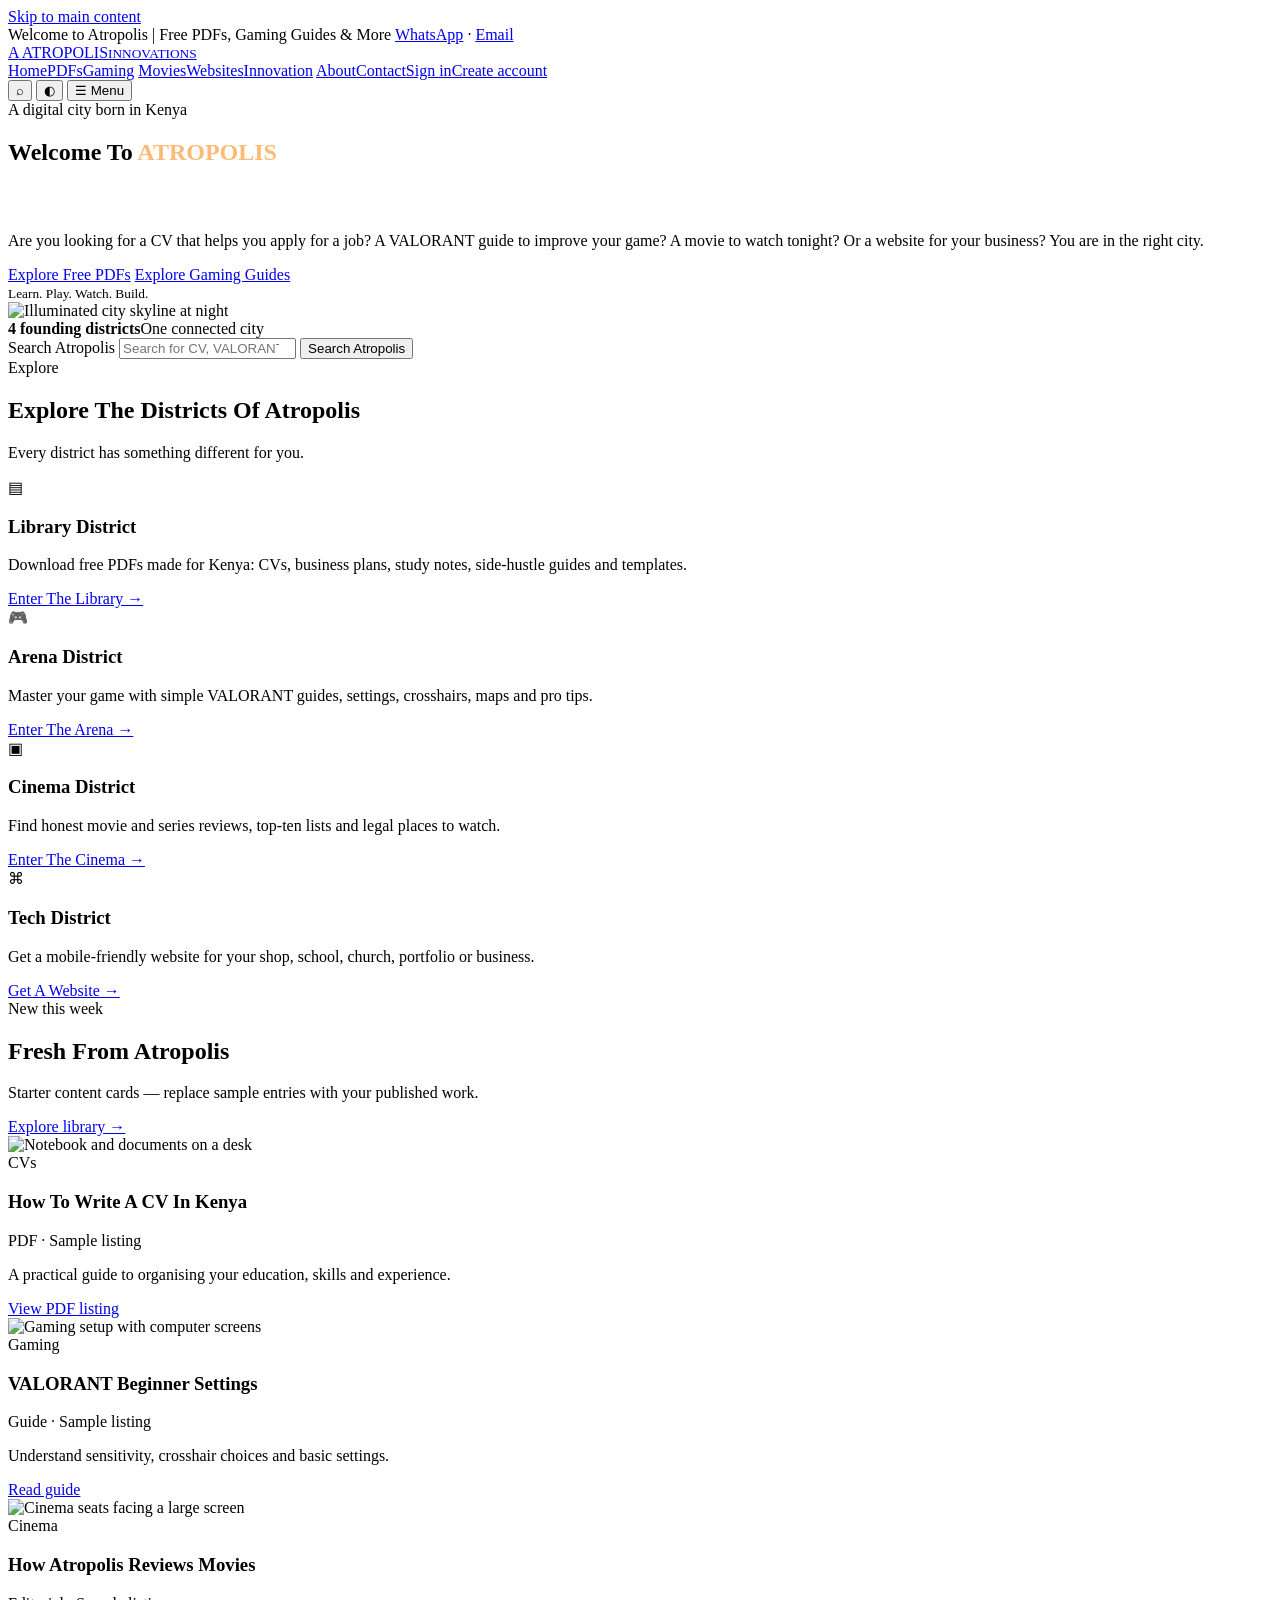
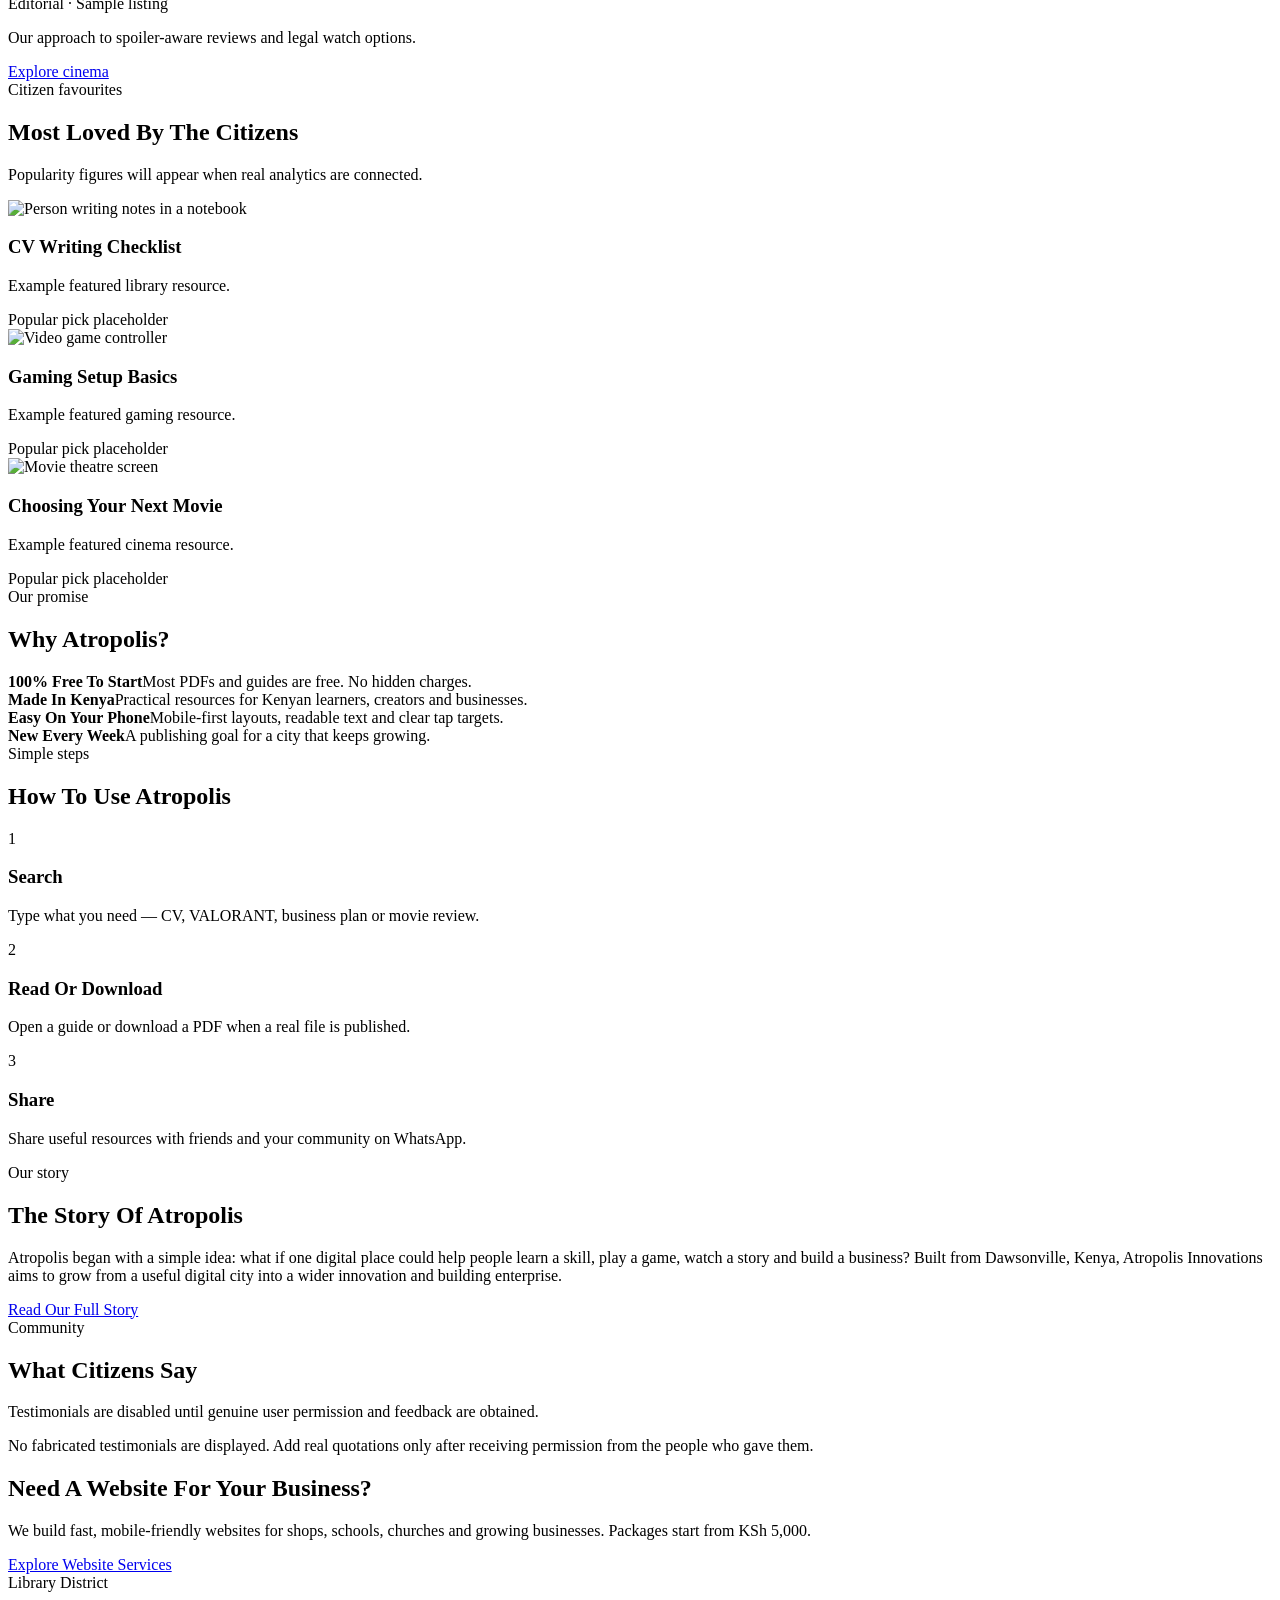
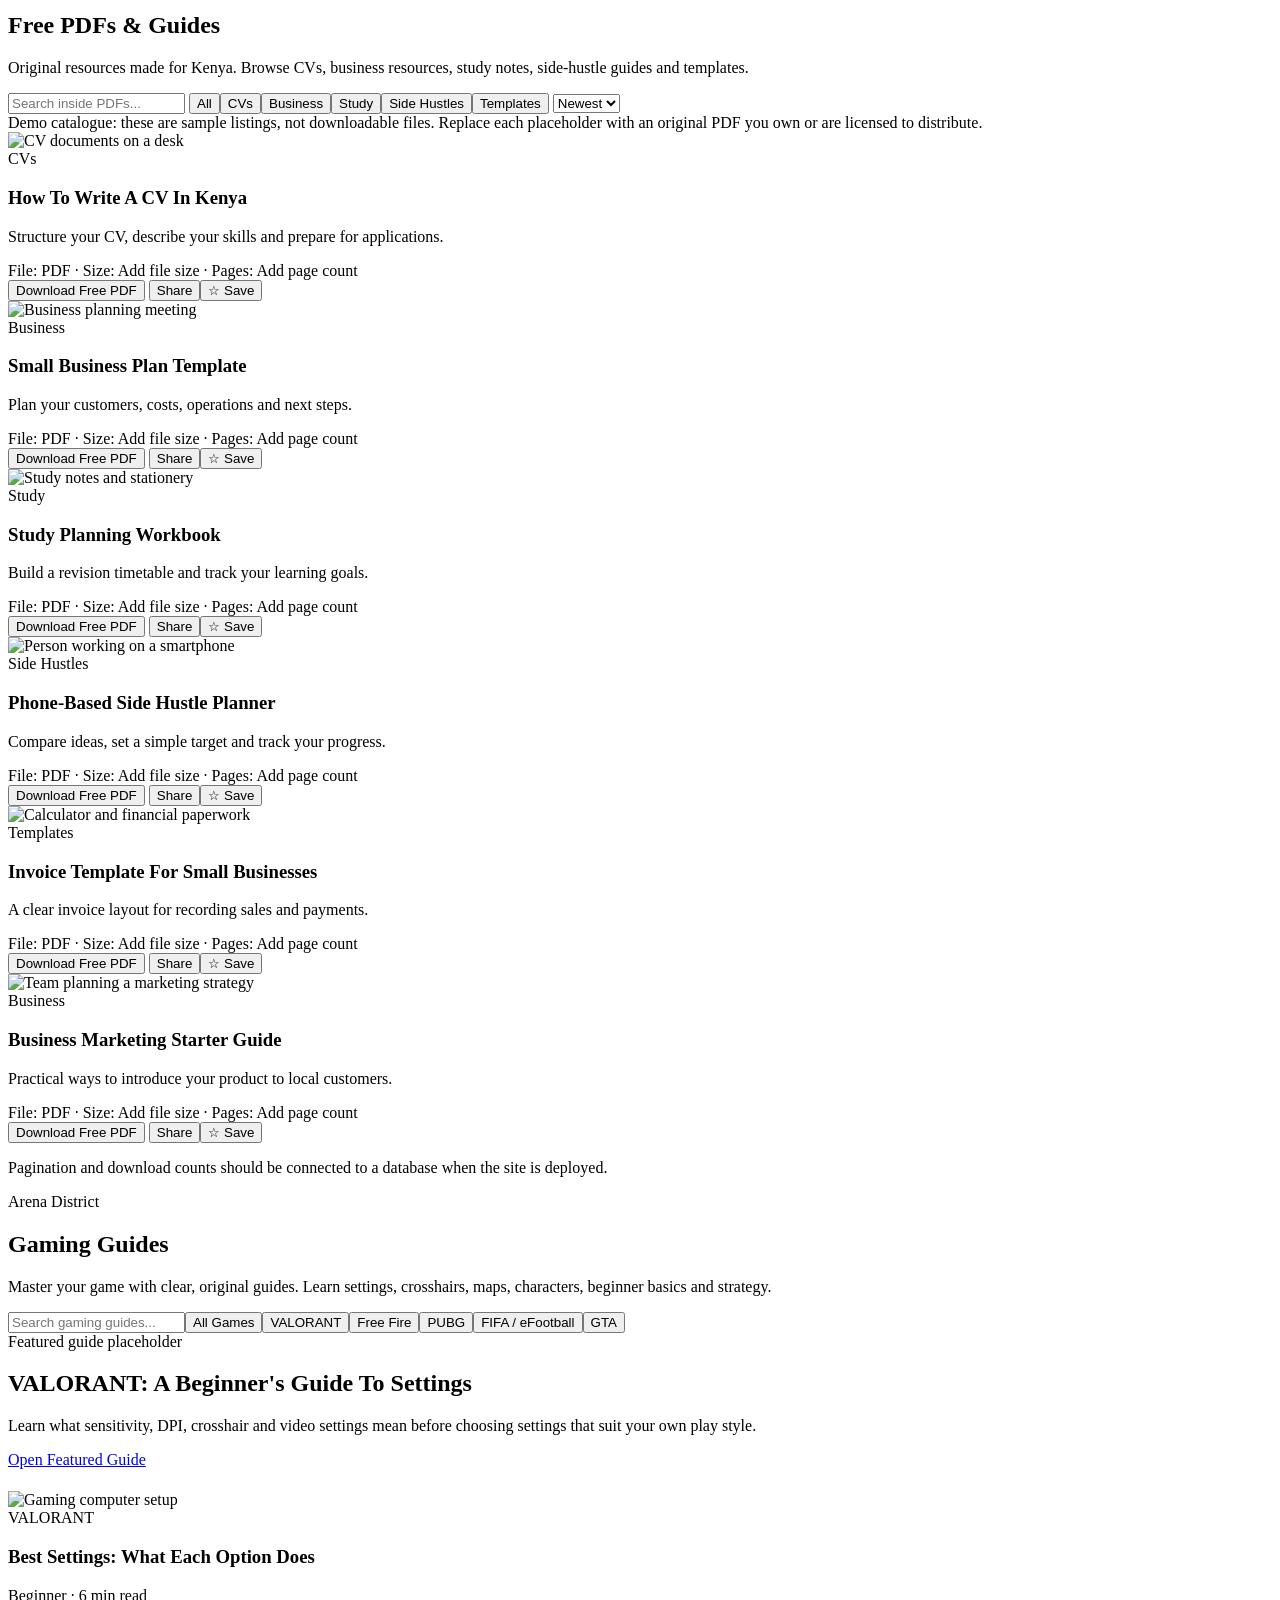
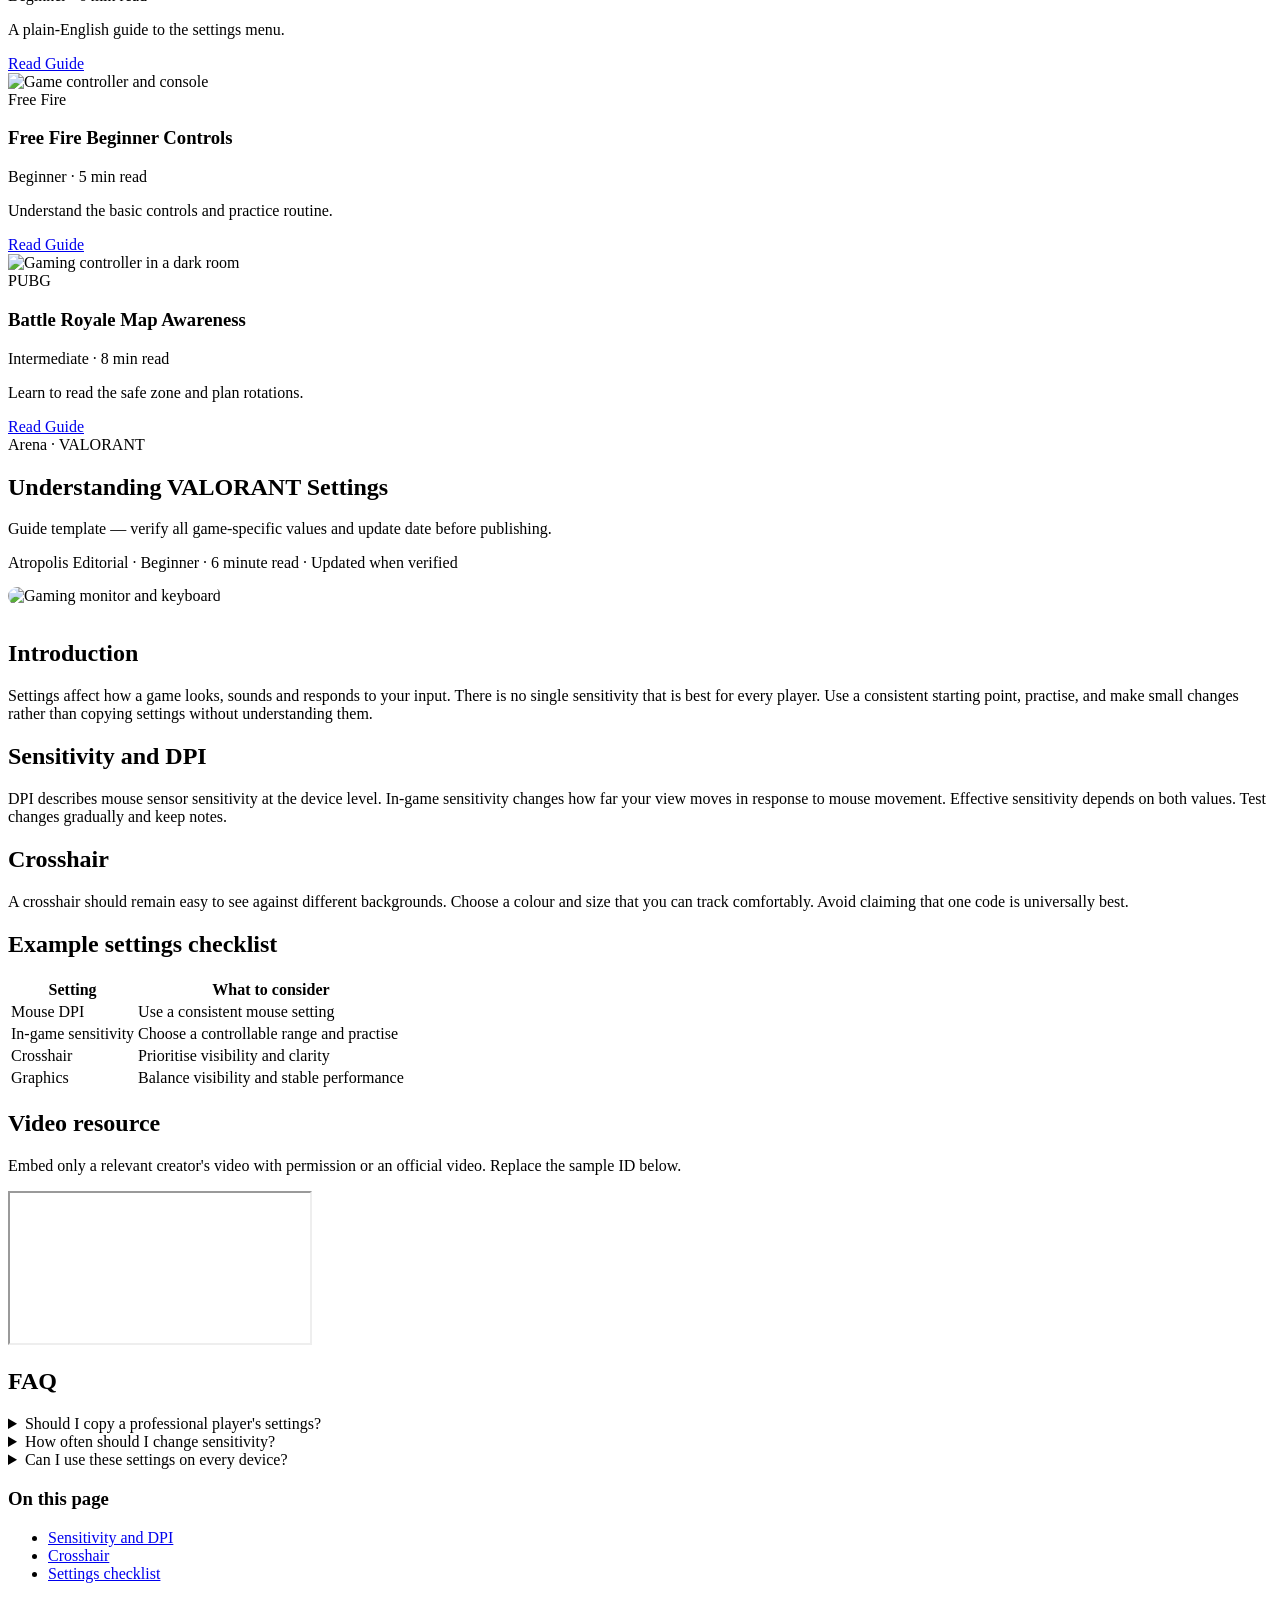
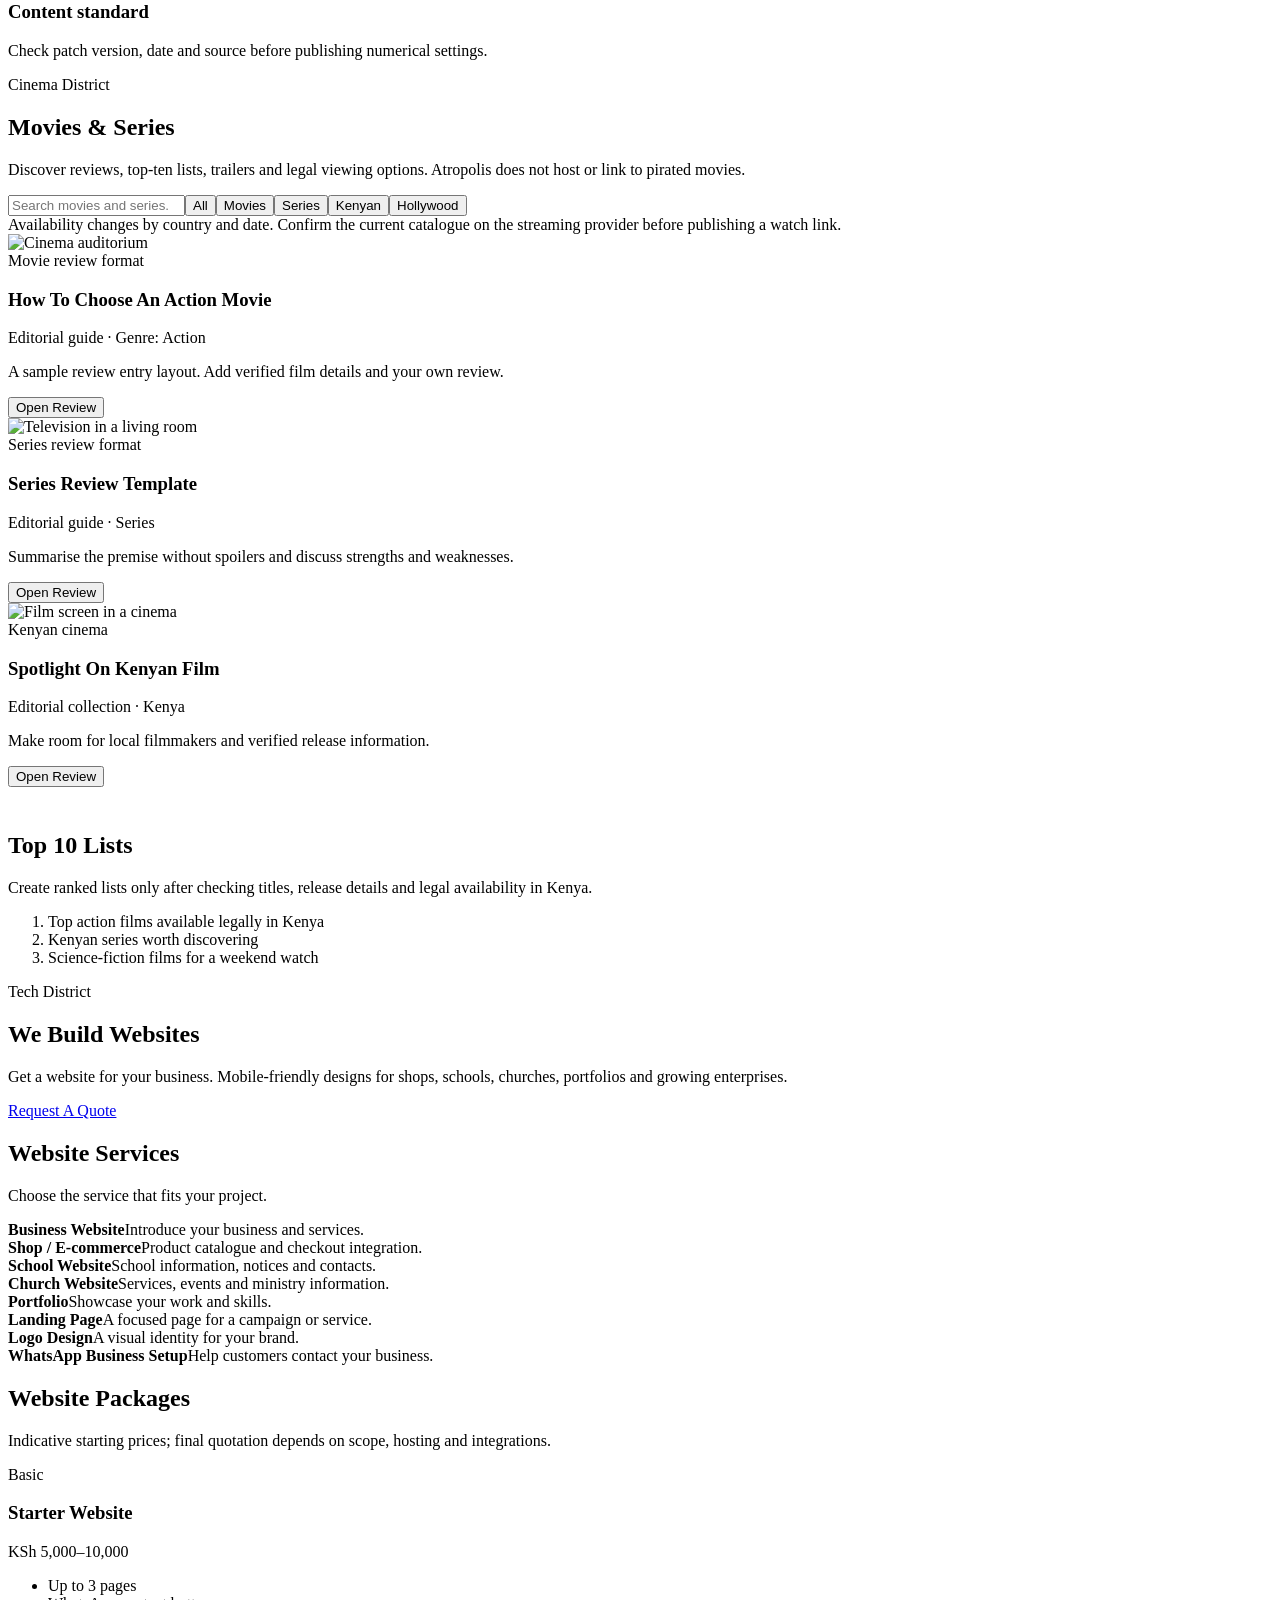
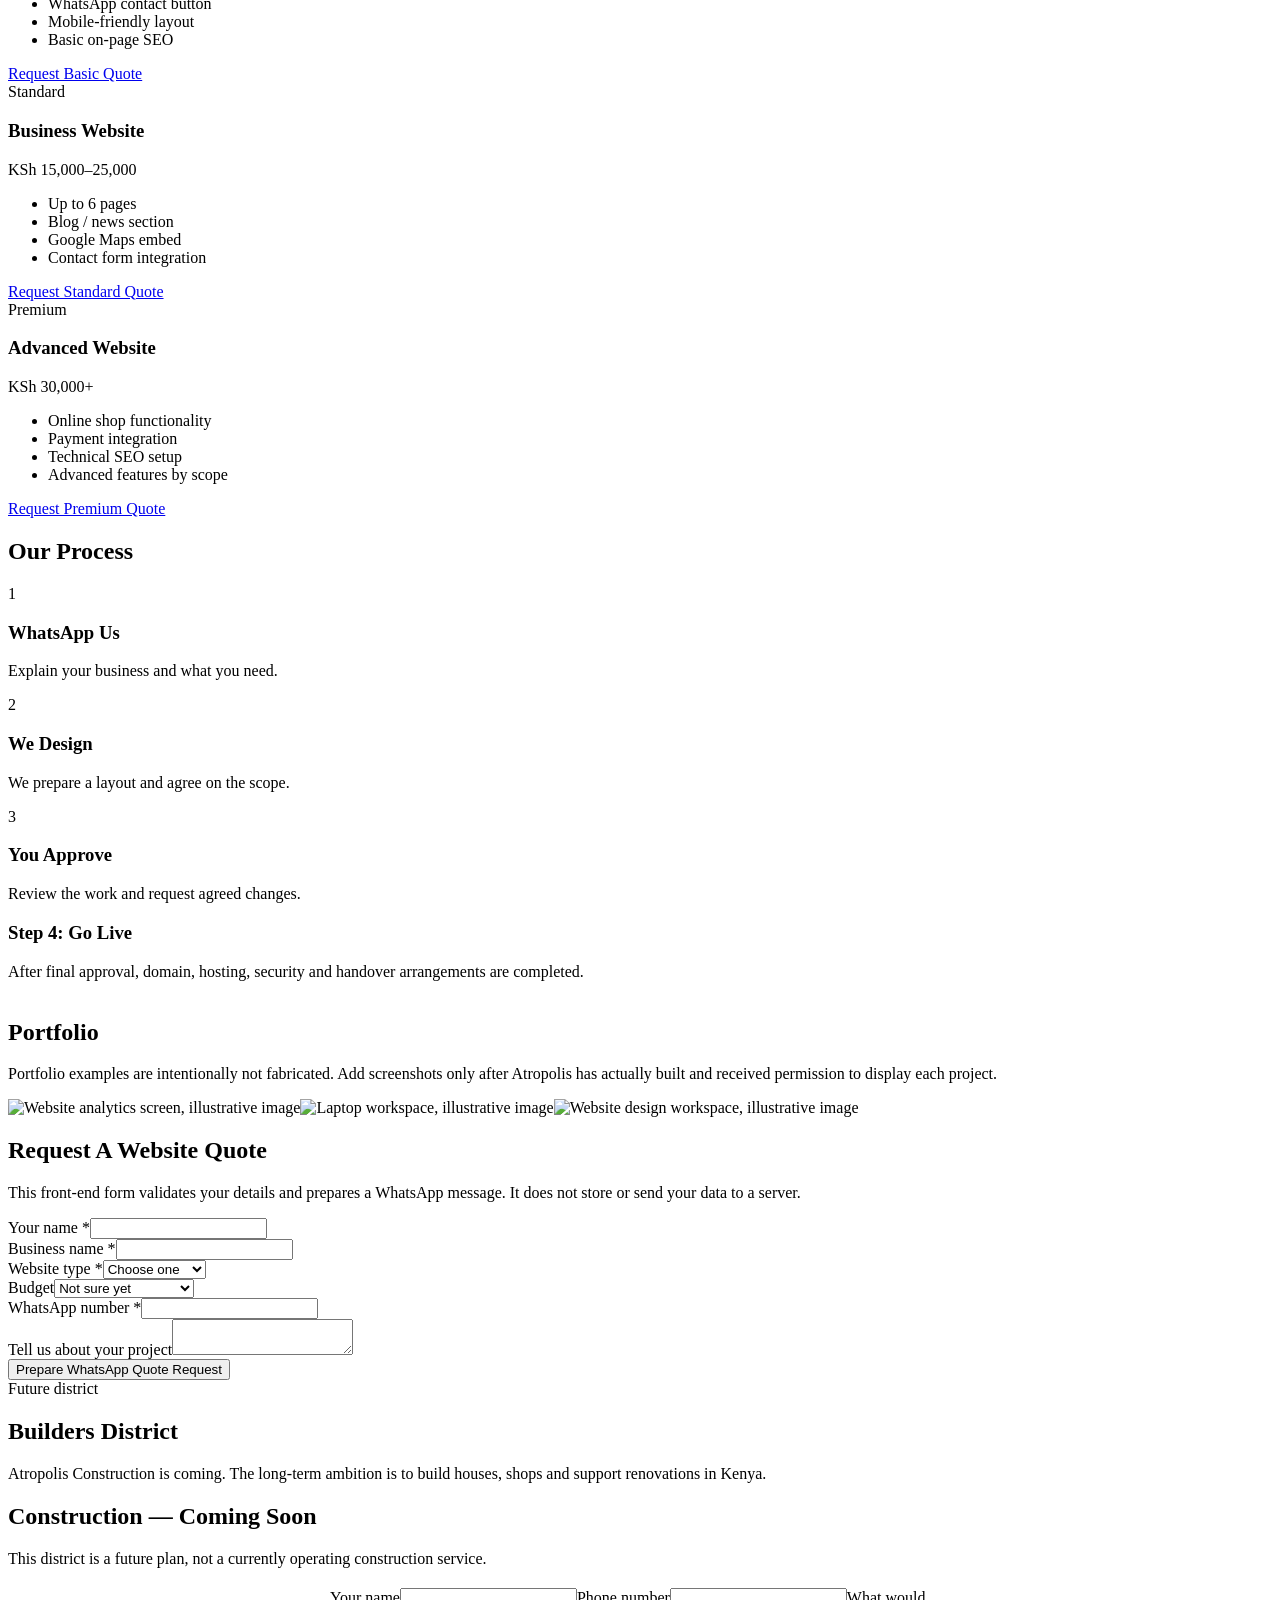
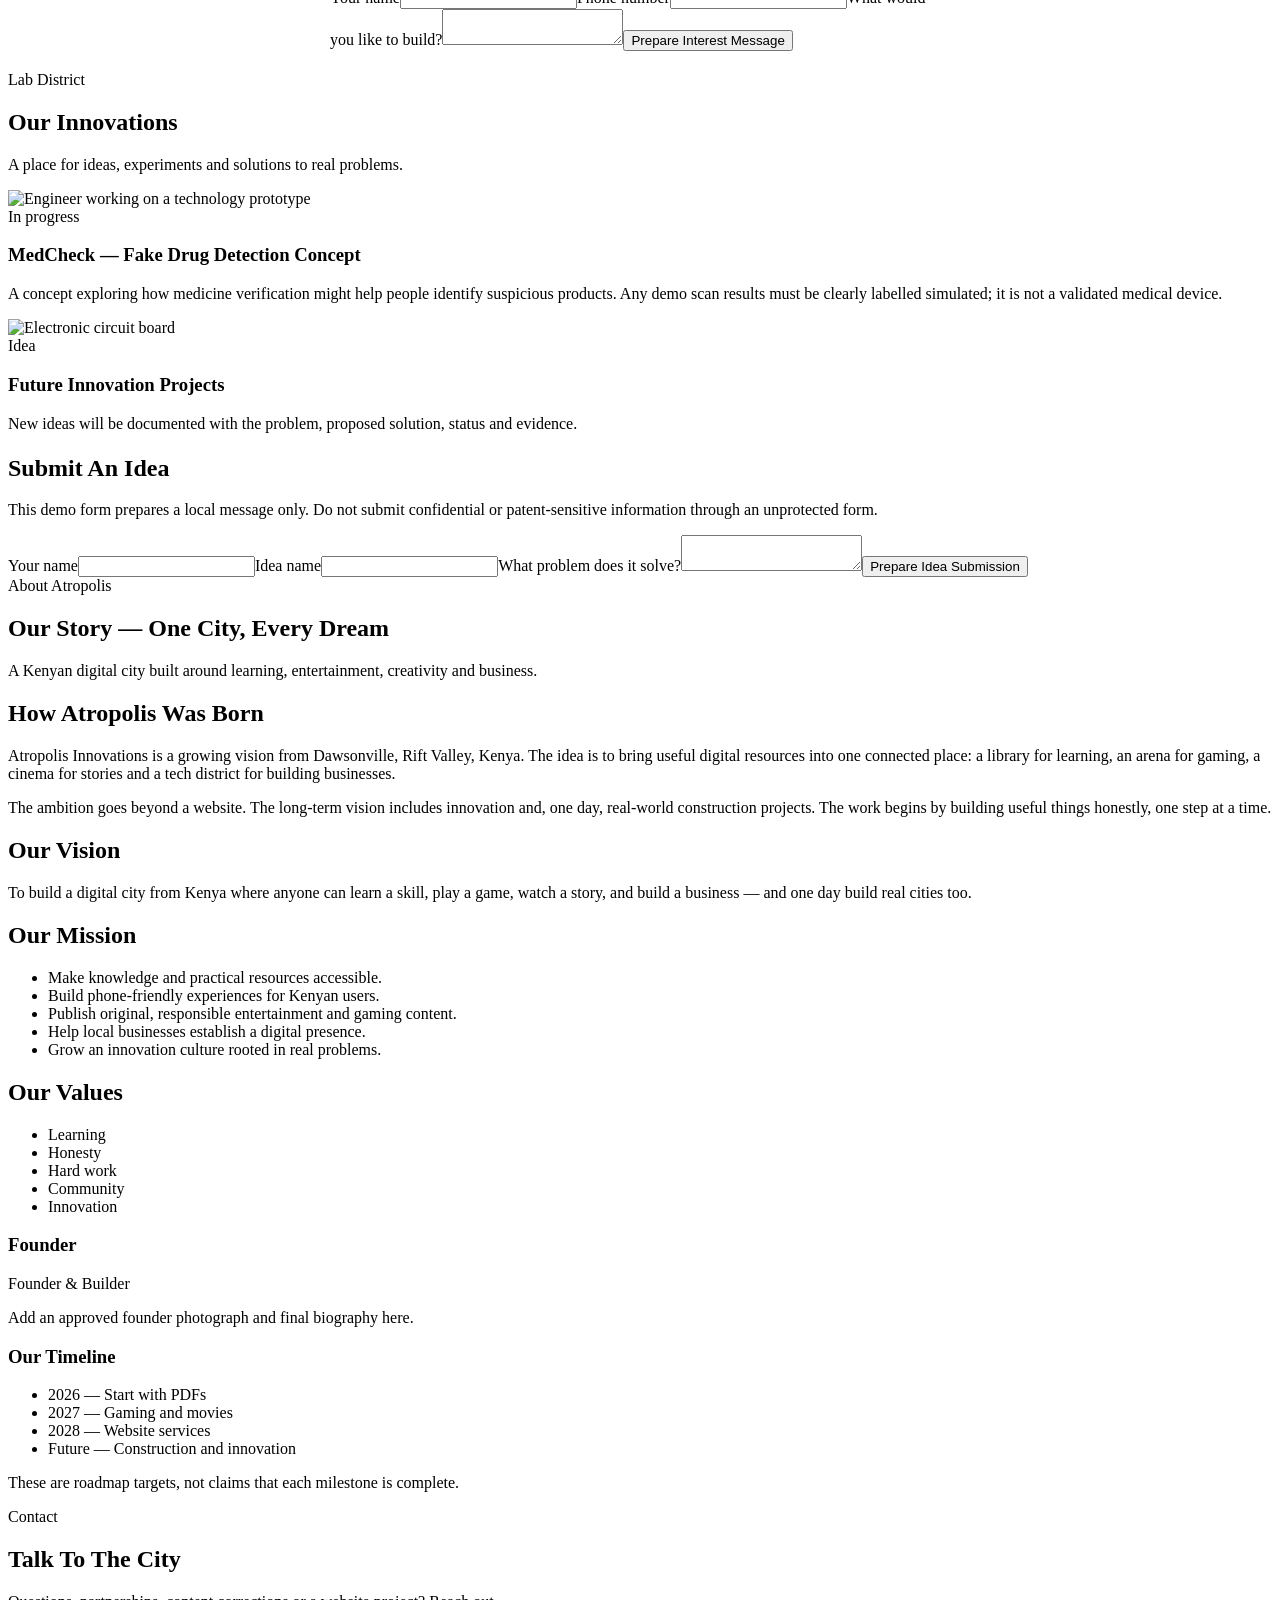
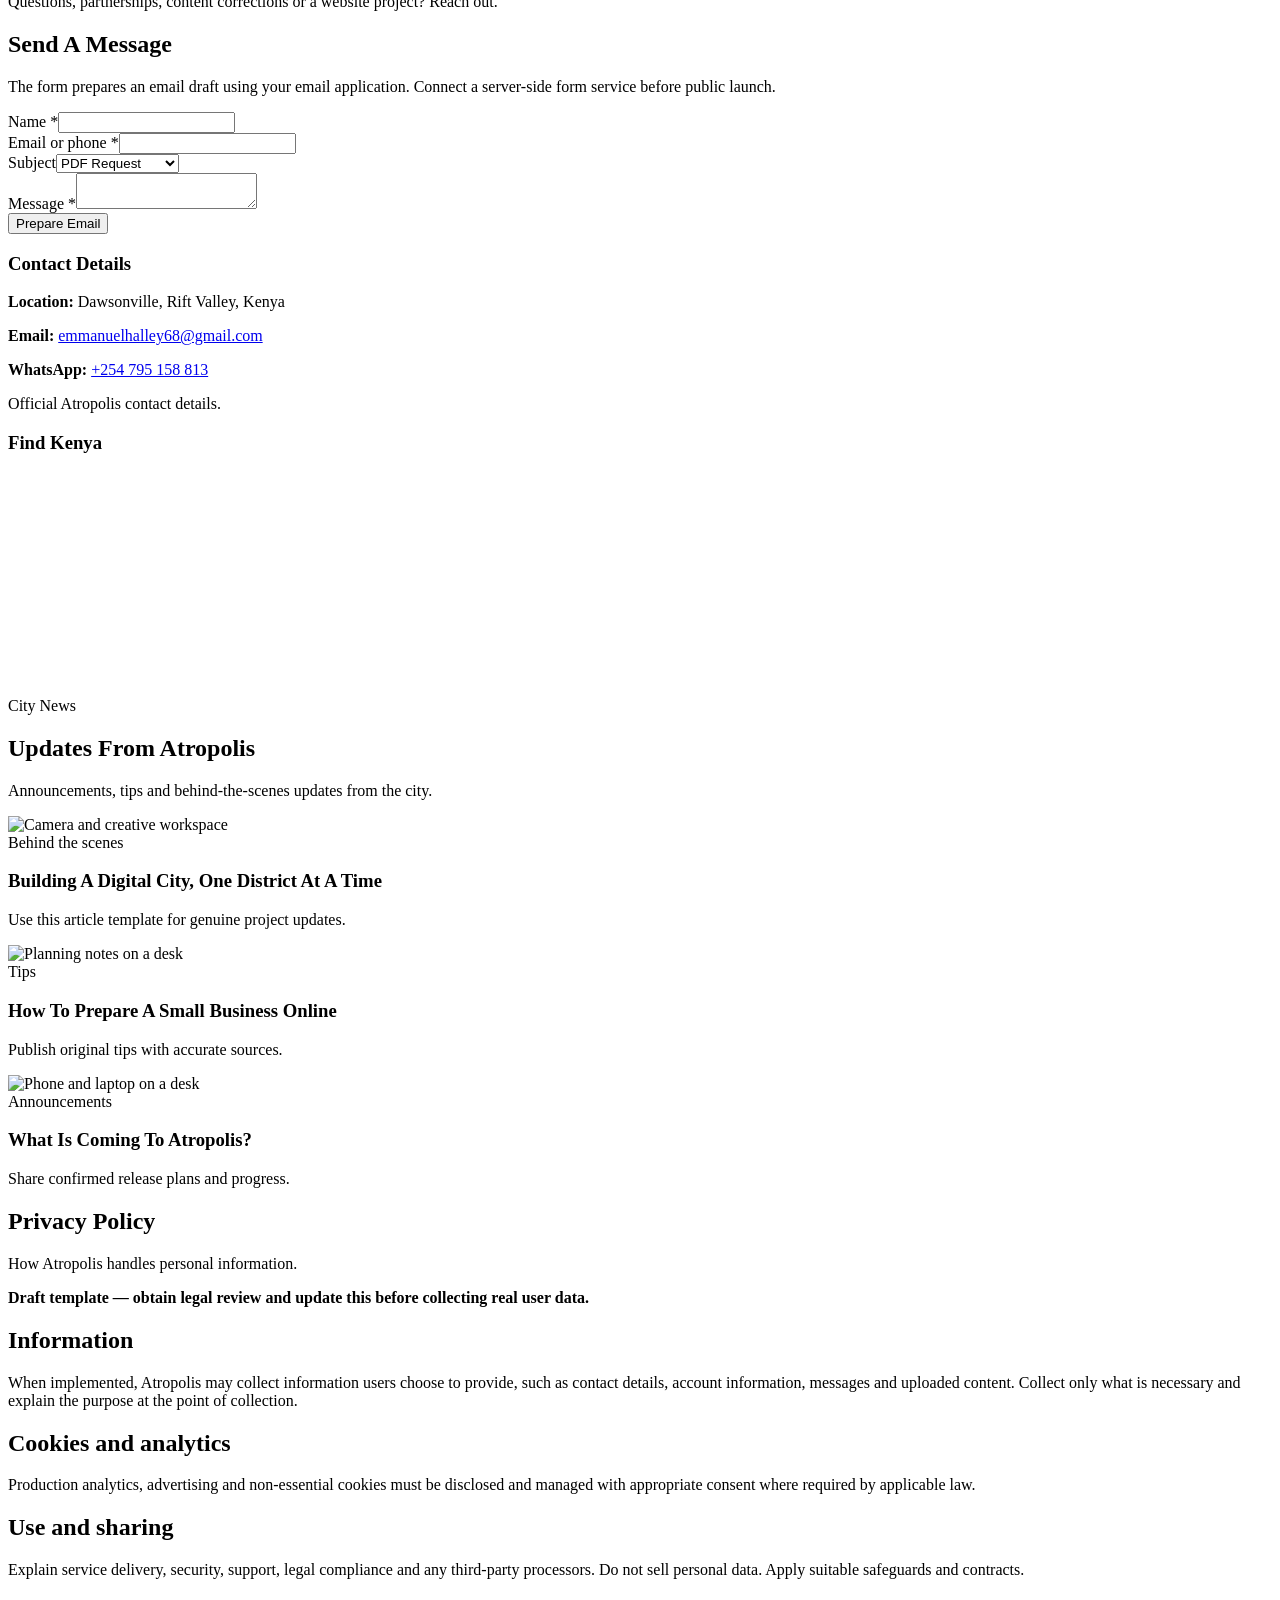
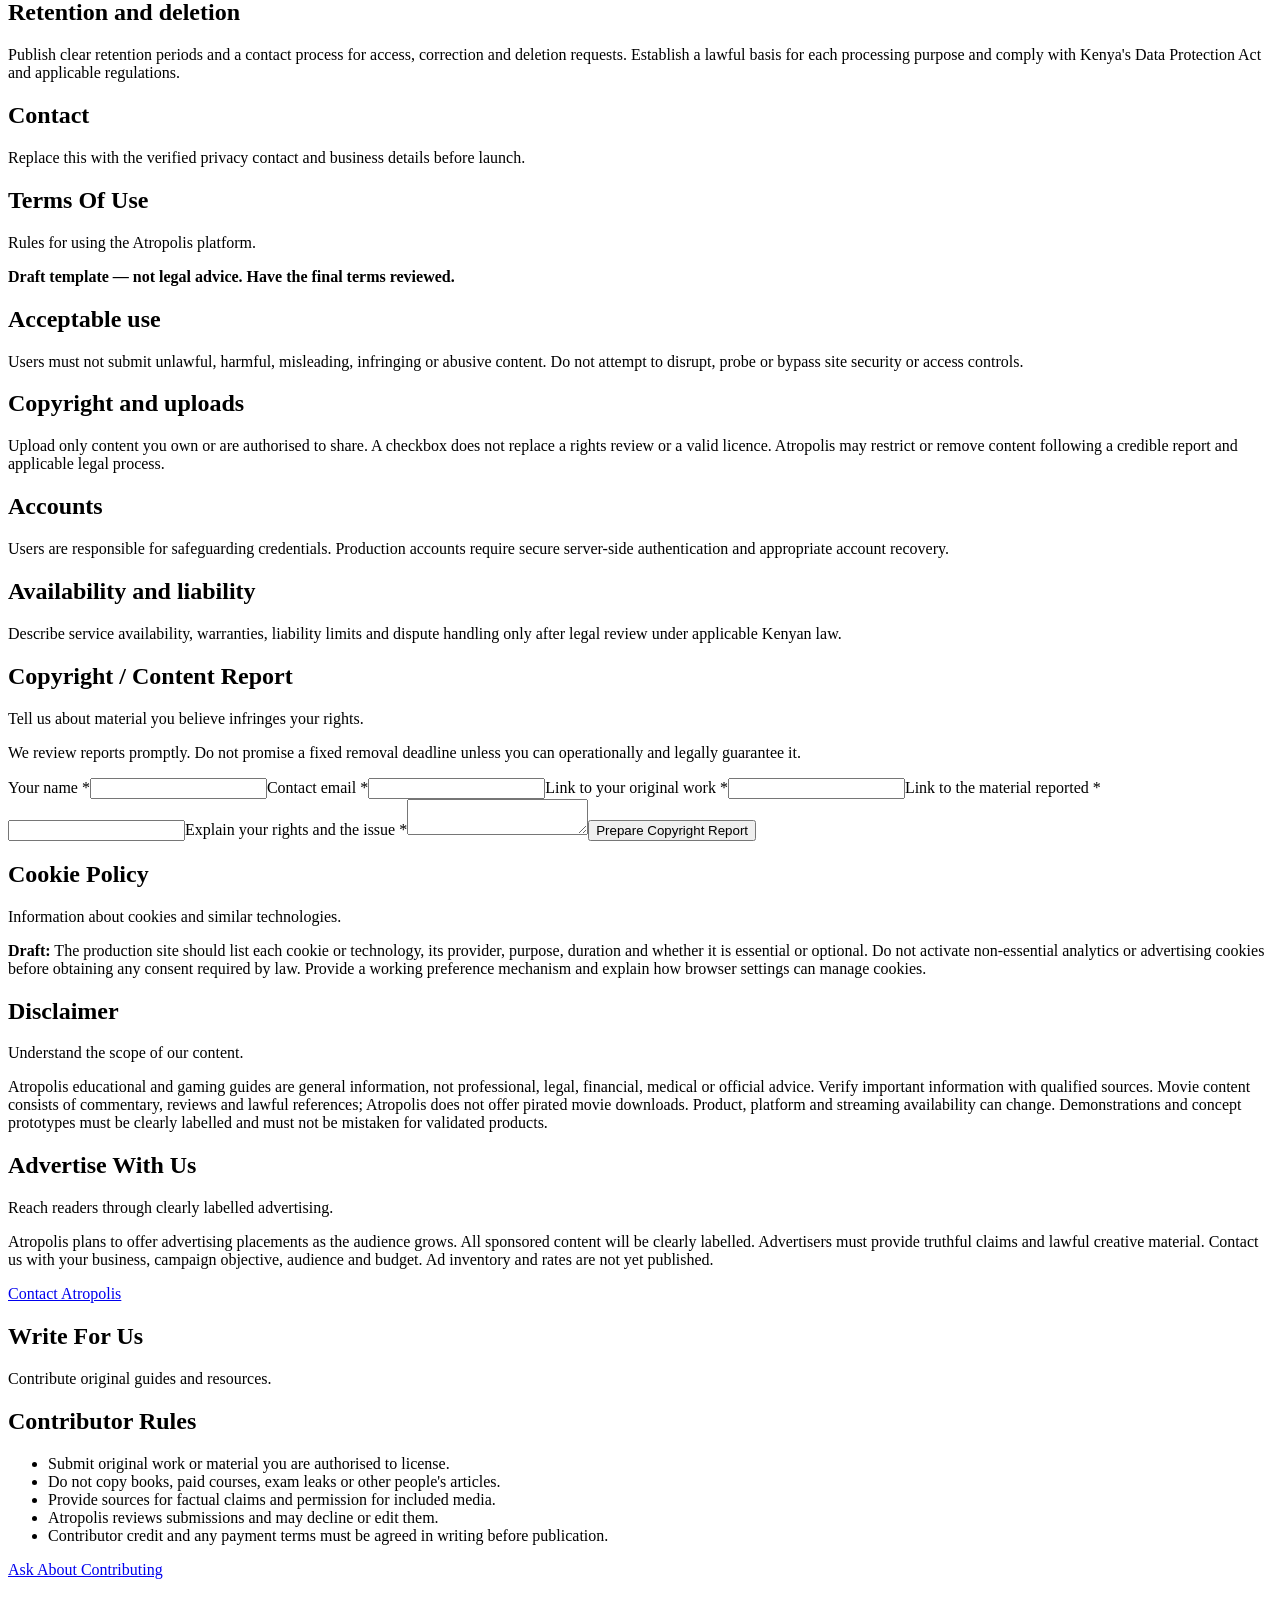
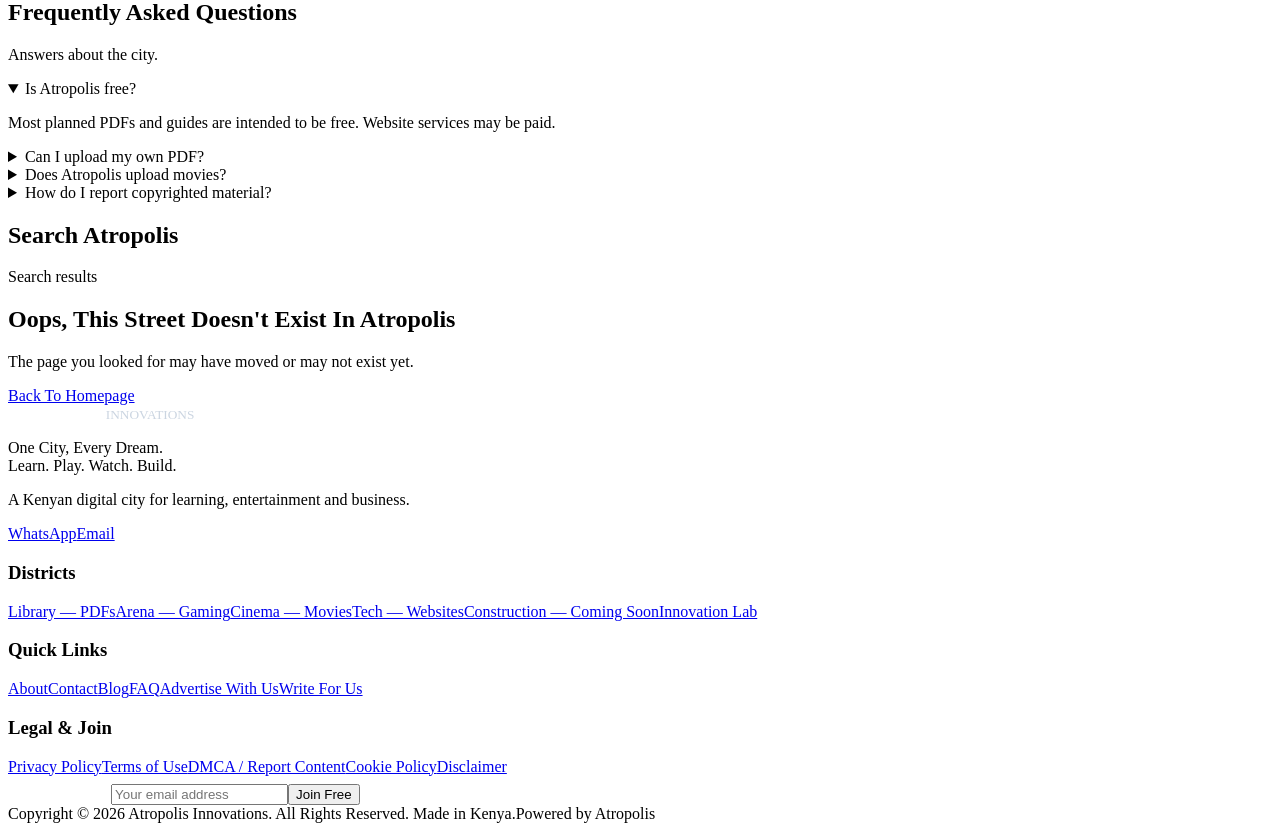
==== commit f8e92e61: "Add files via upload" ====
--- a/index.html
+++ b/index.html
@@ -12,168 +12,7 @@
   <link rel="preconnect" href="https://fonts.googleapis.com">
   <link rel="preconnect" href="https://fonts.gstatic.com" crossorigin>
   <link href="https://fonts.googleapis.com/css2?family=Inter:wght@400;500;600;700&family=Poppins:wght@500;600;700;800&display=swap" rel="stylesheet">
-  <style>
-    :root {
-      --blue:#1E3A8A; --button:#2563EB; --white:#FFFFFF; --light:#F3F4F6;
-      --dark:#1F2937; --muted:#6B7280; --orange:#F97316; --green:#16A34A;
-      --border:#E5E7EB; --surface:#FFFFFF; --shadow:0 12px 35px rgba(31,41,55,.09);
-      --radius:18px; --max:1180px;
-    }
-    * { box-sizing:border-box; }
-    html { scroll-behavior:smooth; scroll-padding-top:100px; }
-    body { margin:0; background:var(--white); color:var(--dark); font-family:Inter,Arial,sans-serif; line-height:1.65; }
-    body.dark { --white:#111827; --surface:#1F2937; --light:#111827; --dark:#F9FAFB; --muted:#CBD5E1; --border:#374151; --shadow:0 12px 35px rgba(0,0,0,.25); }
-    img,video { max-width:100%; }
-    img { display:block; }
-    a { color:var(--button); text-decoration:none; }
-    a:hover { text-decoration:underline; }
-    button,input,select,textarea { font:inherit; }
-    button,a,input,select,textarea { outline-offset:3px; }
-    :focus-visible { outline:3px solid var(--orange); }
-    .container { width:min(var(--max),calc(100% - 36px)); margin-inline:auto; }
-    .skip-link { position:absolute; left:-9999px; top:8px; z-index:9999; background:#fff; padding:12px; }
-    .skip-link:focus { left:8px; }
-    .topbar { background:var(--blue); color:#fff; font-size:.82rem; padding:7px 0; }
-    .topbar .container { display:flex; justify-content:space-between; gap:12px; flex-wrap:wrap; }
-    .topbar a { color:#fff; }
-    .site-header { position:sticky; top:0; z-index:1000; background:var(--surface); border-bottom:1px solid var(--border); box-shadow:0 3px 15px rgba(0,0,0,.04); }
-    .nav-wrap { min-height:76px; display:flex; align-items:center; justify-content:space-between; gap:18px; }
-    .brand { display:flex; align-items:center; gap:10px; color:var(--blue); text-decoration:none; min-width:max-content; }
-    .brand-mark { width:45px; height:45px; border-radius:50%; background:var(--blue); color:#fff; display:grid; place-items:center; font:800 1.5rem Poppins,sans-serif; border:3px solid var(--orange); }
-    .brand-name { font:800 1.22rem Poppins,sans-serif; letter-spacing:.04em; line-height:1.1; }
-    .brand small { display:block; font:600 .58rem Inter,sans-serif; letter-spacing:.12em; color:var(--muted); }
-    .main-nav { display:flex; align-items:center; gap:17px; }
-    .main-nav a { color:var(--dark); font-size:.9rem; font-weight:700; }
-    .nav-actions { display:flex; align-items:center; gap:8px; }
-    .icon-btn,.menu-toggle { border:1px solid var(--border); background:var(--surface); color:var(--dark); border-radius:10px; padding:9px 11px; cursor:pointer; }
-    .menu-toggle { display:none; }
-    .btn { display:inline-flex; align-items:center; justify-content:center; gap:8px; border:0; border-radius:11px; background:var(--button); color:#fff; padding:12px 18px; font-weight:800; cursor:pointer; text-decoration:none; transition:transform .18s,filter .18s; }
-    .btn:hover { filter:brightness(.94); transform:translateY(-1px); text-decoration:none; }
-    .btn.secondary { background:var(--blue); }
-    .btn.outline { background:transparent; color:var(--button); border:1px solid var(--button); }
-    .btn.success { background:var(--green); }
-    .btn.small { padding:8px 12px; font-size:.86rem; }
-    .hero { color:#fff; background:linear-gradient(115deg,rgba(15,35,86,.96),rgba(30,58,138,.83)),url('https://images.unsplash.com/photo-1519501025264-65ba15a82390?auto=format&fit=crop&w=1800&q=85') center/cover; padding:82px 0 70px; }
-    .hero-grid { display:grid; grid-template-columns:1.25fr .75fr; align-items:center; gap:35px; }
-    .eyebrow { color:#FDBA74; font-weight:800; letter-spacing:.13em; text-transform:uppercase; font-size:.78rem; }
-    h1,h2,h3,h4 { font-family:Poppins,Inter,sans-serif; line-height:1.2; }
-    h1 { font-size:clamp(2.5rem,6vw,4.6rem); margin:12px 0; }
-    h2 { font-size:clamp(1.7rem,3vw,2.4rem); margin:0 0 12px; }
-    h3 { margin:0 0 8px; }
-    .hero p { max-width:700px; font-size:1.08rem; color:#E5E7EB; }
-    .hero-actions { display:flex; flex-wrap:wrap; gap:12px; margin:25px 0; }
-    .hero .btn.outline { color:#fff; border-color:#fff; }
-    .hero-panel { background:rgba(255,255,255,.1); border:1px solid rgba(255,255,255,.28); border-radius:24px; padding:22px; backdrop-filter:blur(8px); }
-    .hero-panel img { width:100%; height:220px; object-fit:cover; border-radius:16px; }
-    .hero-stat { display:flex; justify-content:space-between; gap:10px; color:#fff; padding-top:14px; font-size:.88rem; }
-    .search-band { margin-top:-28px; position:relative; z-index:2; }
-    .search-box { display:flex; gap:10px; background:var(--surface); border:1px solid var(--border); box-shadow:var(--shadow); border-radius:16px; padding:12px; }
-    .search-box input { flex:1; min-width:0; border:0; outline:0; background:transparent; color:var(--dark); padding:8px; }
-    section.page-section { padding:66px 0; }
-    .section-head { display:flex; align-items:end; justify-content:space-between; gap:20px; margin-bottom:25px; }
-    .section-head p { color:var(--muted); margin:5px 0 0; }
-    .district-grid { display:grid; grid-template-columns:repeat(4,1fr); gap:18px; }
-    .district-card,.card,.content-panel,.price-card { background:var(--surface); border:1px solid var(--border); border-radius:var(--radius); overflow:hidden; box-shadow:var(--shadow); }
-    .district-card { padding:22px; }
-    .district-icon { width:52px; height:52px; display:grid; place-items:center; border-radius:15px; background:#DBEAFE; color:var(--blue); font-size:1.6rem; margin-bottom:15px; }
-    .district-card p,.card p { color:var(--muted); margin:7px 0 16px; }
-    .district-card .btn { margin-top:5px; }
-    .muted { color:var(--muted); }
-    .section-grey { background:var(--light); }
-    .card-grid { display:grid; grid-template-columns:repeat(3,1fr); gap:20px; }
-    .card-image { width:100%; height:190px; object-fit:cover; background:var(--light); }
-    .card-body { padding:18px; }
-    .meta { display:flex; flex-wrap:wrap; gap:8px 13px; color:var(--muted); font-size:.78rem; margin:8px 0; }
-    .tag { display:inline-block; background:#DBEAFE; color:#1E40AF; padding:4px 9px; border-radius:99px; font-size:.72rem; font-weight:800; }
-    .tag.hot { background:#FFEDD5; color:#9A3412; }
-    .tag.green { background:#DCFCE7; color:#166534; }
-    .card-actions { display:flex; flex-wrap:wrap; gap:8px; margin-top:14px; }
-    .feature-row { display:grid; grid-template-columns:repeat(4,1fr); gap:15px; }
-    .feature { background:var(--surface); border:1px solid var(--border); padding:20px; border-radius:15px; }
-    .feature strong { display:block; margin-bottom:5px; }
-    .steps { display:grid; grid-template-columns:repeat(3,1fr); gap:18px; }
-    .step { padding:22px; background:var(--surface); border:1px solid var(--border); border-radius:16px; }
-    .step-number { display:grid; place-items:center; width:38px; height:38px; border-radius:50%; background:var(--blue); color:#fff; font-weight:800; margin-bottom:12px; }
-    .quote-grid { display:grid; grid-template-columns:repeat(3,1fr); gap:16px; }
-    blockquote { margin:0; background:var(--surface); border:1px solid var(--border); border-radius:16px; padding:20px; }
-    .notice { border-left:4px solid var(--orange); background:#FFF7ED; color:#7C2D12; padding:13px 16px; border-radius:8px; }
-    .cta { background:linear-gradient(110deg,var(--blue),#172554); color:#fff; padding:34px; border-radius:22px; display:flex; align-items:center; justify-content:space-between; gap:20px; }
-    .cta p { color:#DBEAFE; margin-bottom:0; }
-    .newsletter { display:flex; gap:10px; max-width:600px; }
-    .newsletter input { flex:1; min-width:0; }
-    input,select,textarea { width:100%; padding:12px 13px; border:1px solid var(--border); border-radius:10px; background:var(--surface); color:var(--dark); }
-    label { display:block; font-weight:700; font-size:.88rem; margin:12px 0 6px; }
-    textarea { min-height:120px; resize:vertical; }
-    .form-grid { display:grid; grid-template-columns:repeat(2,1fr); gap:4px 14px; }
-    .form-grid .full { grid-column:1/-1; }
-    .district-banner { background:linear-gradient(110deg,#1E3A8A,#172554); color:#fff; padding:52px 0; }
-    .district-banner p { color:#DBEAFE; max-width:760px; }
-    .toolbar { display:flex; flex-wrap:wrap; gap:10px; margin:20px 0; }
-    .toolbar input { max-width:340px; }
-    .filter-btn { border:1px solid var(--border); border-radius:99px; background:var(--surface); color:var(--dark); padding:8px 14px; cursor:pointer; }
-    .filter-btn.active { background:var(--blue); color:#fff; border-color:var(--blue); }
-    .page-layout { display:grid; grid-template-columns:minmax(0,1fr) 280px; gap:25px; }
-    aside { align-self:start; }
-    .sidebar-box { border:1px solid var(--border); background:var(--surface); border-radius:15px; padding:18px; margin-bottom:16px; }
-    .sidebar-box ul { padding-left:18px; margin-bottom:0; }
-    .content-panel { padding:24px; }
-    .content-panel + .content-panel { margin-top:18px; }
-    .content-panel h2 { font-size:1.5rem; }
-    .data-table { width:100%; border-collapse:collapse; margin:15px 0; }
-    .data-table th,.data-table td { padding:11px; text-align:left; border:1px solid var(--border); }
-    .data-table th { background:var(--light); }
-    .price-grid { display:grid; grid-template-columns:repeat(3,1fr); gap:18px; }
-    .price-card { padding:23px; }
-    .price { font:800 1.8rem Poppins,sans-serif; color:var(--blue); }
-    .price-card ul { padding-left:20px; min-height:125px; }
-    .coming { border:2px dashed var(--border); border-radius:18px; padding:30px; text-align:center; }
-    .video-frame { width:100%; aspect-ratio:16/9; border:0; border-radius:15px; background:#111827; }
-    .gallery { display:grid; grid-template-columns:repeat(3,1fr); gap:12px; }
-    .gallery img { width:100%; height:180px; object-fit:cover; border-radius:12px; }
-    .site-footer { background:#111827; color:#E5E7EB; padding:55px 0 20px; }
-    .footer-grid { display:grid; grid-template-columns:1.3fr 1fr 1fr 1fr; gap:28px; }
-    .site-footer h3 { color:#fff; font-size:1rem; }
-    .site-footer a { display:block; color:#CBD5E1; margin:7px 0; font-size:.9rem; }
-    .site-footer p { color:#CBD5E1; font-size:.9rem; }
-    .footer-bottom { border-top:1px solid #374151; margin-top:35px; padding-top:18px; display:flex; justify-content:space-between; flex-wrap:wrap; gap:12px; font-size:.82rem; color:#9CA3AF; }
-    .hidden { display:none !important; }
-    .toast { position:fixed; right:18px; bottom:18px; z-index:3000; background:#166534; color:#fff; padding:13px 18px; border-radius:12px; box-shadow:var(--shadow); opacity:0; transform:translateY(12px); pointer-events:none; transition:.25s; }
-    .toast.show { opacity:1; transform:translateY(0); }
-    dialog { border:0; border-radius:18px; max-width:560px; width:calc(100% - 30px); padding:25px; background:var(--surface); color:var(--dark); box-shadow:var(--shadow); }
-    dialog::backdrop { background:rgba(15,23,42,.7); }
-    .dialog-head { display:flex; justify-content:space-between; align-items:center; gap:12px; }
-    .close-btn { border:0; background:var(--light); color:var(--dark); border-radius:9px; padding:8px 12px; cursor:pointer; }
-    .page { display:none; }
-    .page.active { display:block; }
-    .empty-state { text-align:center; color:var(--muted); padding:35px; border:1px dashed var(--border); border-radius:15px; }
-    .small-note { font-size:.8rem; color:var(--muted); }
-    @media(max-width:980px) {
-      .main-nav { display:none; position:absolute; top:76px; left:0; right:0; background:var(--surface); border-bottom:1px solid var(--border); padding:18px; flex-direction:column; align-items:flex-start; }
-      .main-nav.open { display:flex; }
-      .menu-toggle { display:inline-block; }
-      .district-grid { grid-template-columns:repeat(2,1fr); }
-      .hero-grid { grid-template-columns:1fr; }
-      .hero-panel { max-width:560px; }
-      .footer-grid { grid-template-columns:repeat(2,1fr); }
-    }
-    @media(max-width:680px) {
-      .container { width:min(100% - 26px,var(--max)); }
-      .hero { padding:58px 0 55px; }
-      .hero-panel img { height:170px; }
-      section.page-section { padding:48px 0; }
-      .district-grid,.card-grid,.feature-row,.steps,.quote-grid,.price-grid,.gallery { grid-template-columns:1fr; }
-      .page-layout { grid-template-columns:1fr; }
-      .section-head { display:block; }
-      .cta { display:block; padding:25px; }
-      .cta .btn { margin-top:18px; }
-      .footer-grid { grid-template-columns:1fr 1fr; gap:20px; }
-      .search-box,.newsletter { flex-direction:column; }
-      .form-grid { grid-template-columns:1fr; }
-      .form-grid .full { grid-column:auto; }
-      .nav-actions .icon-btn { padding:8px; }
-    }
-    @media(prefers-reduced-motion:reduce) { *,*::before,*::after { scroll-behavior:auto !important; transition:none !important; } }
-  </style>
+  <link rel="stylesheet" href="assets/site.css">
 </head>
 <body>
 <a class="skip-link" href="#main-content">Skip to main content</a>
@@ -194,7 +33,7 @@
     <nav class="main-nav" id="primary-navigation" aria-label="Main navigation">
       <a href="#home">Home</a><a href="#pdfs">PDFs</a><a href="#gaming">Gaming</a>
       <a href="#movies">Movies</a><a href="#websites">Websites</a><a href="#innovation">Innovation</a>
-      <a href="#about">About</a><a href="#contact">Contact</a>
+      <a href="#about">About</a><a href="#contact">Contact</a><a href="login.html">Sign in</a><a href="register.html">Create account</a>
     </nav>
     <div class="nav-actions">
       <button class="icon-btn" type="button" id="search-focus" aria-label="Focus search">⌕</button>
@@ -474,179 +313,6 @@
 <div class="toast" id="toast" role="status" aria-live="polite"></div>
 <dialog id="review-dialog" aria-labelledby="review-dialog-title"><div class="dialog-head"><h2 id="review-dialog-title">Review template</h2><button class="close-btn" type="button" id="close-review">Close</button></div><p>This is a review template. Add verified title, release year, director, cast, language, runtime, rating, spoiler-free review and current legal viewing links before publication.</p><p class="small-note">Use official trailers and properly licensed poster artwork only.</p></dialog>
 
-<script>
-"use strict";
-
-/*
-  ATROPOLIS FRONT-END DEMO
-  This file is a static front end. Do not treat browser-side controls as secure
-  authentication, upload moderation, payment processing, analytics or storage.
-  Production requires HTTPS hosting, server-side validation, database, access
-  control, rate limiting, CSRF protection, secure sessions and monitored backups.
-*/
-const $ = (selector, root=document) => root.querySelector(selector);
-const $$ = (selector, root=document) => [...root.querySelectorAll(selector)];
-const toast = (message) => {
-  const node = $("#toast");
-  node.textContent = message;
-  node.classList.add("show");
-  window.clearTimeout(toast.timer);
-  toast.timer = window.setTimeout(() => node.classList.remove("show"), 3200);
-};
-
-function navigate() {
-  const raw = location.hash.replace(/^#/, "") || "home";
-  const target = document.getElementById(raw);
-  $$(".page").forEach(page => page.classList.toggle("active", page === target));
-  if (!target) $("#not-found").classList.add("active");
-  $("#primary-navigation").classList.remove("open");
-  $("#menu-toggle").setAttribute("aria-expanded", "false");
-  window.scrollTo({top:0, behavior: window.matchMedia("(prefers-reduced-motion: reduce)").matches ? "auto" : "smooth"});
-}
-window.addEventListener("hashchange", navigate);
-window.addEventListener("DOMContentLoaded", navigate);
-
-$("#menu-toggle").addEventListener("click", () => {
-  const nav = $("#primary-navigation");
-  const open = nav.classList.toggle("open");
-  $("#menu-toggle").setAttribute("aria-expanded", String(open));
-});
-$("#theme-toggle").addEventListener("click", () => {
-  document.body.classList.toggle("dark");
-  const enabled = document.body.classList.contains("dark");
-  $("#theme-toggle").setAttribute("aria-pressed", String(enabled));
-  toast(enabled ? "Dark mode enabled for this session." : "Light mode enabled.");
-});
-$("#search-focus").addEventListener("click", () => {
-  location.hash = "home";
-  window.setTimeout(() => $("#site-search").focus(), 80);
-});
-
-const searchableCards = () => $$(".searchable");
-function performSearch(query) {
-  const q = query.trim().toLowerCase();
-  const matches = searchableCards().filter(card => (card.innerText + " " + (card.dataset.search || "")).toLowerCase().includes(q));
-  $("#search-heading").textContent = `Results for “${query}” — ${matches.length} result(s)`;
-  const output = $("#search-output");
-  output.innerHTML = "";
-  matches.forEach(card => {
-    const clone = card.cloneNode(true);
-    clone.classList.remove("hidden");
-    output.appendChild(clone);
-  });
-  if (!matches.length) output.innerHTML = '<div class="empty-state">No matching content yet. Try a different search term.</div>';
-  location.hash = "search-results";
-}
-$("#global-search").addEventListener("submit", event => {
-  event.preventDefault();
-  const query = $("#site-search").value;
-  if (query.trim()) performSearch(query);
-});
-function applySearch(inputSelector, cardSelector) {
-  const input = $(inputSelector);
-  if (!input) return;
-  input.addEventListener("input", () => {
-    const q = input.value.toLowerCase().trim();
-    $$(cardSelector).forEach(card => card.classList.toggle("hidden", !(`${card.innerText} ${card.dataset.search || ""}`).toLowerCase().includes(q)));
-  });
-}
-applySearch("#pdf-search", ".pdf-card");
-applySearch("#game-search", ".game-card");
-applySearch("#movie-search", ".movie-card");
-
-$$(".filter-btn").forEach(button => button.addEventListener("click", () => {
-  const group = button.dataset.group;
-  $$(`.filter-btn[data-group="${group}"]`).forEach(item => item.classList.remove("active"));
-  button.classList.add("active");
-  const value = button.dataset.filter;
-  const selector = group === "pdf" ? ".pdf-card" : group === "game" ? ".game-card" : ".movie-card";
-  const key = group === "pdf" ? "category" : group === "game" ? "game" : "kind";
-  $$(selector).forEach(card => card.classList.toggle("hidden", value !== "all" && card.dataset[key] !== value));
-}));
-
-$("#pdf-sort").addEventListener("change", event => {
-  const grid = $("#pdf-grid");
-  const cards = $$(".pdf-card", grid);
-  if (event.target.value === "az") cards.sort((a,b) => a.dataset.title.localeCompare(b.dataset.title));
-  else cards.sort((a,b) => a.dataset.title.localeCompare(b.dataset.title));
-  cards.forEach(card => grid.appendChild(card));
-});
-
-document.addEventListener("click", async event => {
-  const download = event.target.closest(".download-placeholder");
-  if (download) { toast("This is a sample listing. Add the real authorised PDF file before enabling downloads."); return; }
-  const save = event.target.closest(".save-btn");
-  if (save) {
-    const active = save.getAttribute("aria-pressed") !== "true";
-    save.setAttribute("aria-pressed", String(active));
-    save.textContent = active ? "★ Saved" : "☆ Save";
-    toast(active ? "Saved in this page session only." : "Removed from this page session.");
-    return;
-  }
-  const share = event.target.closest(".share-btn");
-  if (share) {
-    const title = share.closest(".card").querySelector("h3")?.textContent || "Atropolis";
-    const url = location.href;
-    if (navigator.share) {
-      try { await navigator.share({title, text:`Explore ${title} on Atropolis`, url}); } catch (_) {}
-    } else if (navigator.clipboard && window.isSecureContext) {
-      await navigator.clipboard.writeText(`${title} — ${url}`);
-      toast("Share link copied.");
-    } else toast("Use your browser's address bar to copy this page link.");
-  }
-  const review = event.target.closest(".review-open");
-  if (review) {
-    $("#review-dialog-title").textContent = review.dataset.title;
-    $("#review-dialog").showModal();
-  }
-});
-$("#close-review").addEventListener("click", () => $("#review-dialog").close());
-$("#review-dialog").addEventListener("click", event => {
-  if (event.target === $("#review-dialog")) $("#review-dialog").close();
-});
-
-function openWhatsApp(message) {
-  const phone = "254795158813"; // Official Atropolis WhatsApp contact.
-  const url = `https://wa.me/${phone}?text=${encodeURIComponent(message)}`;
-  window.open(url, "_blank", "noopener,noreferrer");
-}
-$("#quote-request").addEventListener("submit", event => {
-  event.preventDefault();
-  if (!event.currentTarget.reportValidity()) return;
-  const data = Object.fromEntries(new FormData(event.currentTarget).entries());
-  openWhatsApp(`Atropolis website quote request\nName: ${data.name}\nBusiness: ${data.business}\nWebsite type: ${data.type}\nBudget: ${data.budget}\nWhatsApp: ${data.phone}\nMessage: ${data.message || "Not provided"}`);
-});
-$("#construction-form").addEventListener("submit", event => {
-  event.preventDefault();
-  if (!event.currentTarget.reportValidity()) return;
-  openWhatsApp(`Construction launch interest\nName: ${$("#c-name").value}\nPhone: ${$("#c-phone").value}\nProject: ${$("#c-project").value}`);
-});
-$("#idea-form").addEventListener("submit", event => {
-  event.preventDefault();
-  if (!event.currentTarget.reportValidity()) return;
-  const message = `Innovation idea\nName: ${$("#i-name").value}\nIdea: ${$("#i-title").value}\nProblem: ${$("#i-problem").value}`;
-  const subject = encodeURIComponent("Atropolis innovation idea");
-  window.location.href = `mailto:emmanuelhalley68@gmail.com?subject=${subject}&body=${encodeURIComponent(message)}`;
-});
-$("#contact-form").addEventListener("submit", event => {
-  event.preventDefault();
-  if (!event.currentTarget.reportValidity()) return;
-  const body = `Name: ${$("#ct-name").value}\nContact: ${$("#ct-contact").value}\nSubject: ${$("#ct-subject").value}\n\n${$("#ct-message").value}`;
-  window.location.href = `mailto:emmanuelhalley68@gmail.com?subject=${encodeURIComponent("Atropolis enquiry")}&body=${encodeURIComponent(body)}`;
-});
-$("#report-form").addEventListener("submit", event => {
-  event.preventDefault();
-  if (!event.currentTarget.reportValidity()) return;
-  const body = `Name: ${$("#r-name").value}\nEmail: ${$("#r-email").value}\nOriginal work: ${$("#r-work").value}\nReported URL: ${$("#r-infringing").value}\nExplanation: ${$("#r-proof").value}`;
-  window.location.href = `mailto:emmanuelhalley68@gmail.com?subject=${encodeURIComponent("Copyright / content report")}&body=${encodeURIComponent(body)}`;
-});
-$("#newsletter-form").addEventListener("submit", event => {
-  event.preventDefault();
-  if (!event.currentTarget.reportValidity()) return;
-  toast("Demo only: connect a newsletter provider and obtain the required consent before collecting email addresses.");
-  event.currentTarget.reset();
-});
-$("#year").textContent = new Date().getFullYear();
-</script>
+<script src="js/site.js" defer></script>
 </body>
 </html>
